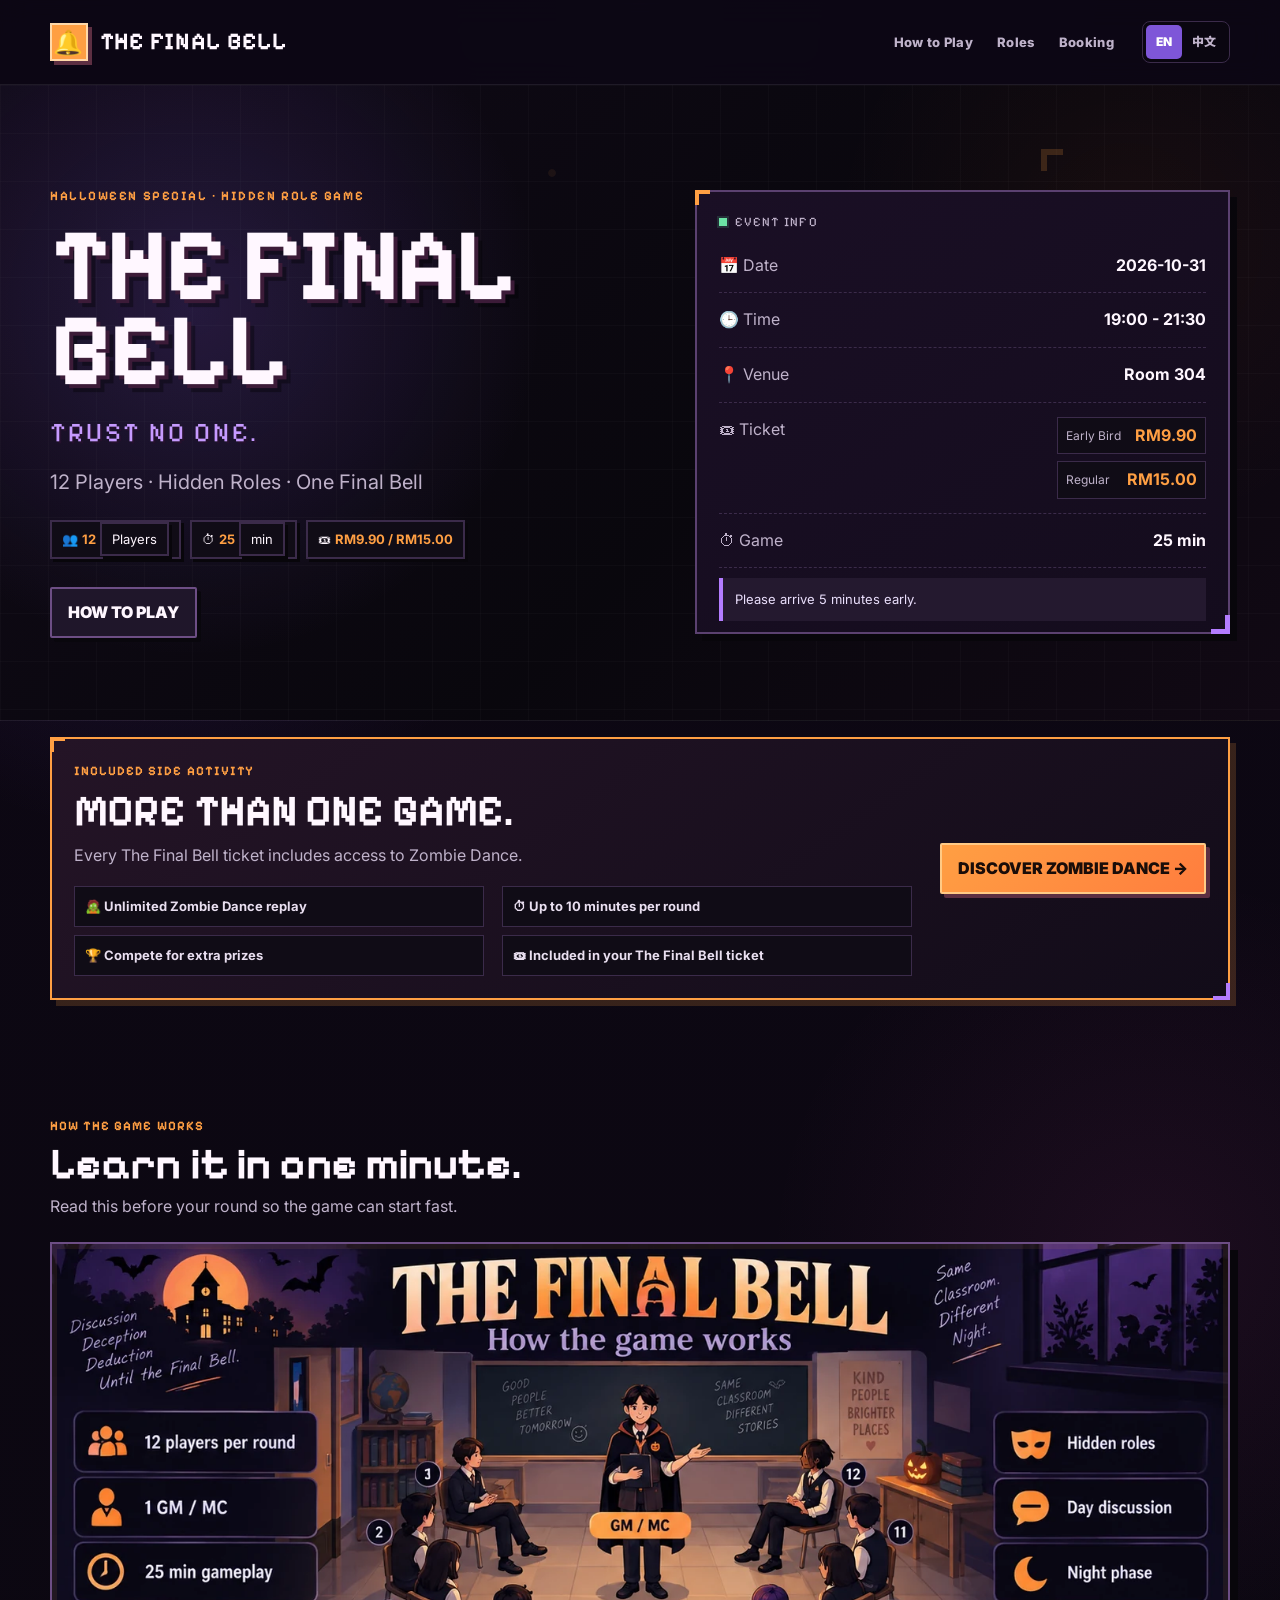
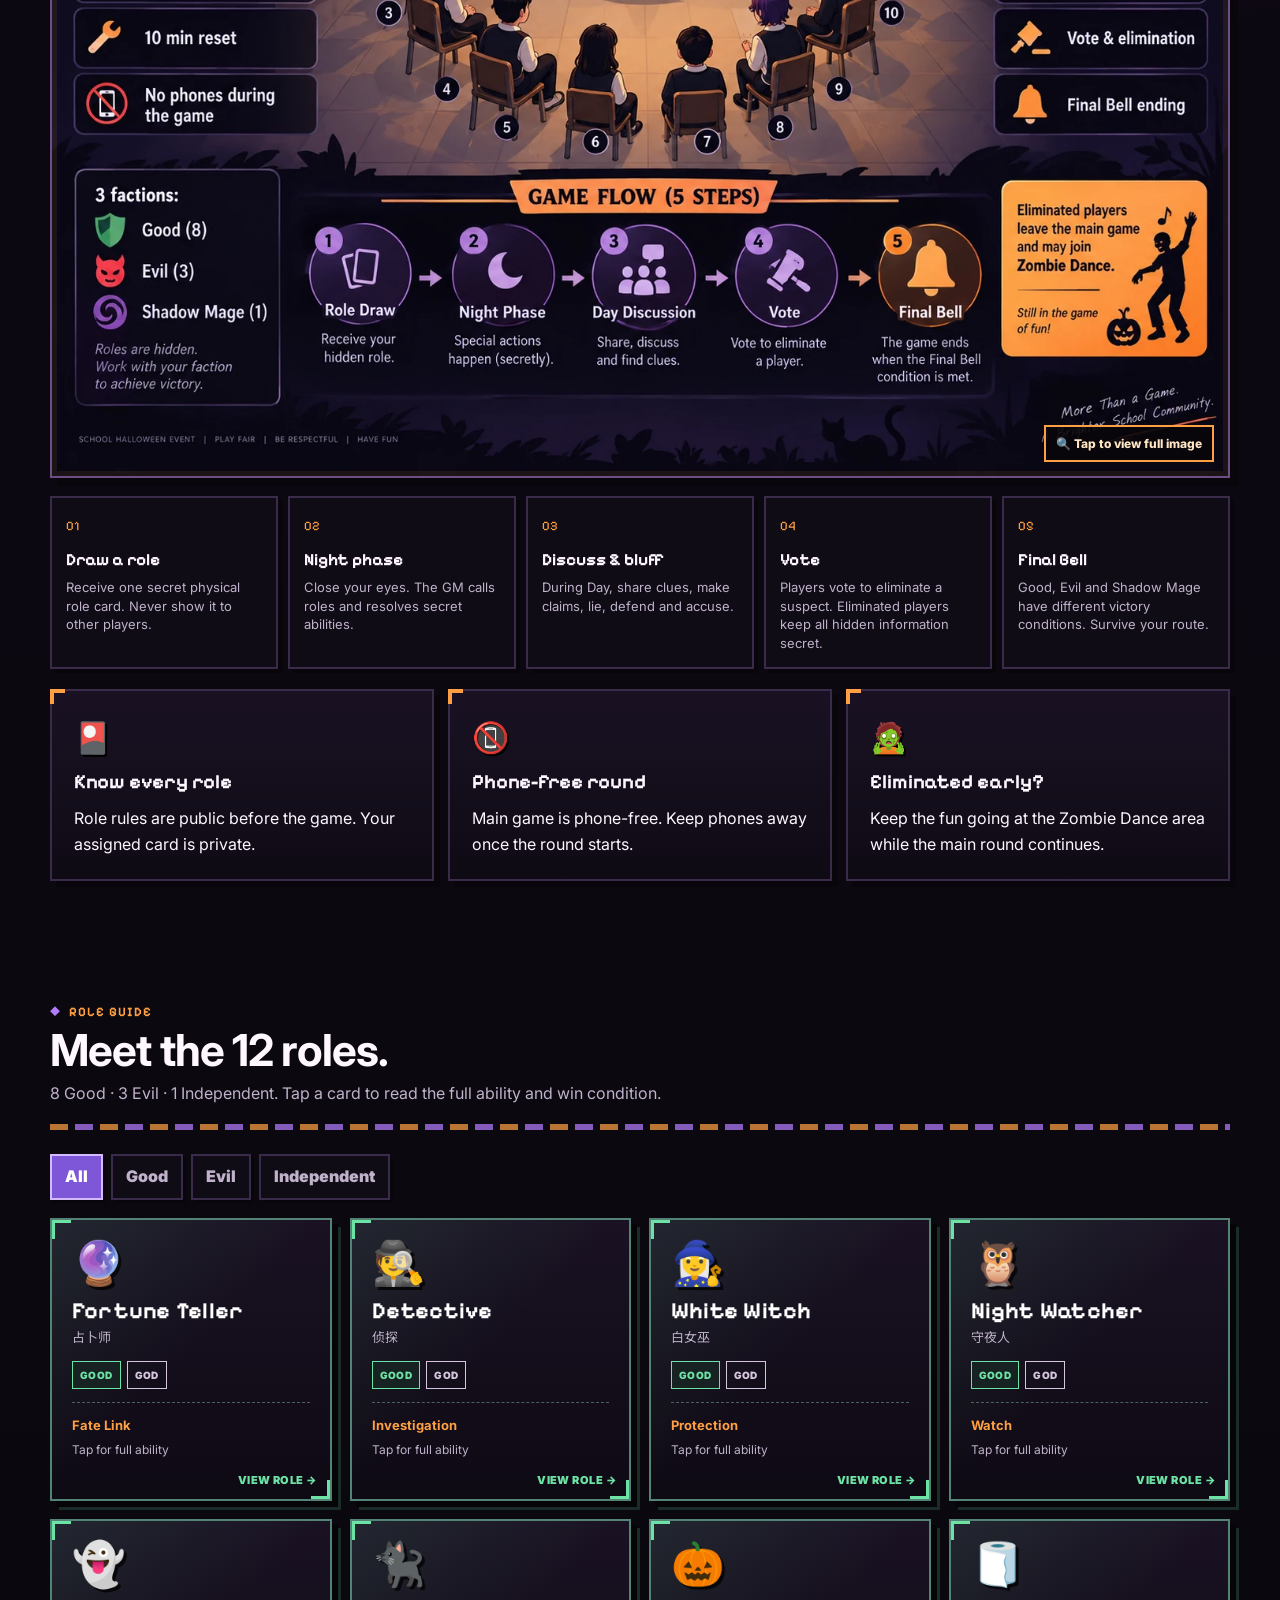
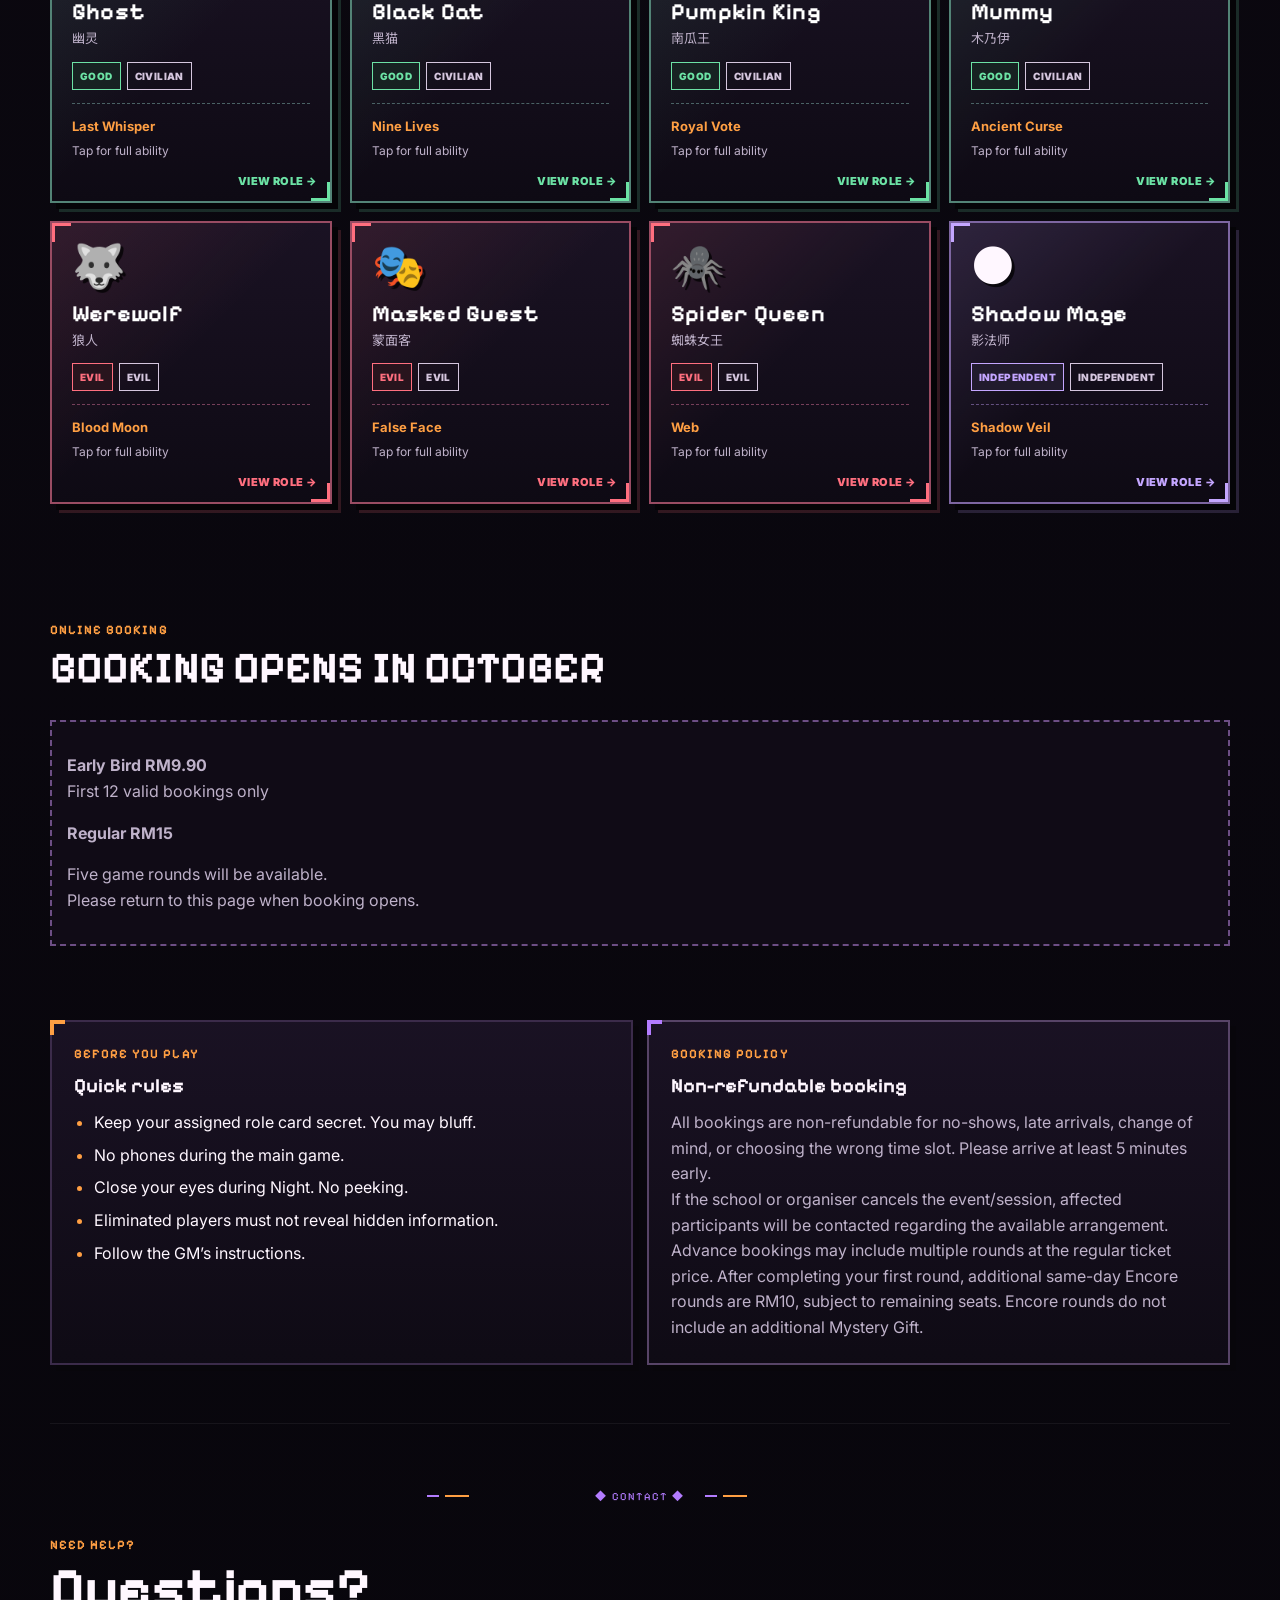
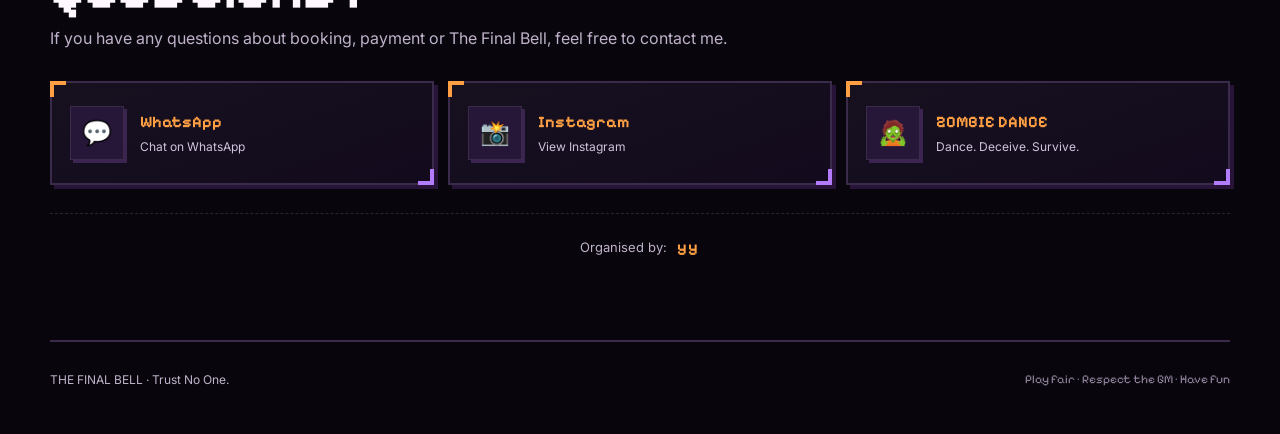
==== index.html @ 1be720ec "Update index.html" ====
<!doctype html>
<html lang="en">
<head>
  <meta charset="utf-8">
  <meta name="viewport" content="width=device-width,initial-scale=1">
  <meta name="theme-color" content="#0b0810">
  <title>THE FINAL BELL</title>
  <link rel="stylesheet" href="./styles.css?v=20260920-header-hero">
</head>
<body>
  <div class="pixel-noise" aria-hidden="true"></div>
  <header class="site-header">
    <nav class="nav shell" aria-label="Main navigation">
      <a class="brand" href="#top"><span class="brand-icon">🔔</span><span id="brandName">THE FINAL BELL</span></a>
      <div class="nav-right">
        <div class="nav-links">
          <a href="#how" data-i18n="navHow">How to Play</a>
          <a href="#roles" data-i18n="navRoles">Roles</a>
          <a href="#booking" data-i18n="navBooking">Booking</a>
        </div>
        <div class="lang-switch" aria-label="Language">
          <button type="button" class="lang-btn active" data-lang="en" aria-pressed="true">EN</button>
          <button type="button" class="lang-btn" data-lang="zh" aria-pressed="false">中文</button>
        </div>
      </div>
    </nav>
  </header>

  <main class="shell">

    <section class="hero" id="top">
      <div class="hero-copy">
        <div class="eyebrow" data-i18n="heroEyebrow">HALLOWEEN SPECIAL · HIDDEN ROLE GAME</div>
        <h1 id="eventName">THE FINAL BELL</h1>
        <p class="tagline">TRUST NO ONE.</p>
        <p class="lead" id="eventSubtitle">12 Players · Hidden Roles · One Final Bell</p>
        <div class="hero-pills">
          <span>👥 <b>12</b> <span data-i18n="players">Players</span></span>
          <span>⏱ <b id="durationHero">25</b> <span data-i18n="minutes">min</span></span>
          <span>🎟 <b id="ticketHero">RM9.90 / RM15.00</b></span>
        </div>
        <div class="actions">
          <a class="btn primary" href="#booking" data-i18n="bookNow">BOOK A SLOT</a>
          <a class="btn" href="#how" data-i18n="learnGame">HOW TO PLAY</a>
        </div>
      </div>

      <div class="event-card pixel-panel">
        <div class="panel-title"><span class="blink-dot"></span><span data-i18n="eventInfo">EVENT INFO</span></div>
        <div><span data-i18n="dateLabel">📅 Date</span><strong id="eventDate">—</strong></div>
        <div><span data-i18n="timeLabel">🕒 Time</span><strong id="eventTime">—</strong></div>
        <div><span data-i18n="venueLabel">📍 Venue</span><strong id="venue">—</strong></div>
        <div class="ticket-row"><span data-i18n="ticketLabel">🎟 Ticket</span><div id="ticket" class="ticket-prices">
          <div class="ticket-price"><span data-i18n="earlyBirdLabel">Early Bird</span><strong id="earlyBirdAmount">RM9.90</strong></div>
          <div class="ticket-price"><span data-i18n="regularLabel">Regular</span><strong id="regularAmount">RM15.00</strong></div>
        </div></div>
        <div><span data-i18n="gameLabel">⏱ Game</span><strong id="duration">25 min</strong></div>
        <div class="event-note" data-i18n="arriveEarly">Please arrive 5 minutes early.</div>
      </div>
    </section>

    <section class="section compact zombie-package-section" aria-labelledby="zombiePackageTitle">
      <div class="card zombie-package-card">
        <div class="zombie-package-copy">
          <div class="eyebrow" data-i18n="zombiePackageEyebrow">INCLUDED SIDE ACTIVITY</div>
          <h2 id="zombiePackageTitle" data-i18n="zombiePackageTitle">MORE THAN ONE GAME.</h2>
          <p class="muted" data-i18n="zombiePackageText">Every The Final Bell ticket includes access to Zombie Dance.</p>
          <div class="zombie-package-points">
            <span data-i18n="zombiePointReplay">🧟 Unlimited Zombie Dance replay</span>
            <span data-i18n="zombiePointDuration">⏱ Up to 10 minutes per round</span>
            <span data-i18n="zombiePointPrizes">🏆 Compete for extra prizes</span>
            <span data-i18n="zombiePointIncluded">🎟 Included in your The Final Bell ticket</span>
          </div>
        </div>
        <a class="btn primary zombie-package-cta" href="https://yy1717.github.io/the-final-bell/zombie-dance/" target="_blank" rel="noopener noreferrer" data-i18n="zombieDiscover">DISCOVER ZOMBIE DANCE →</a>
      </div>
    </section>

    <section class="section" id="how">
      <div class="section-head">
        <div>
          <div class="eyebrow" data-i18n="howEyebrow">HOW THE GAME WORKS</div>
          <h2 data-i18n="howTitle">Learn it in one minute.</h2>
          <p class="muted" data-i18n="howDesc">Read this before your round so the game can start fast.</p>
        </div>
      </div>

      <button class="game-flow-frame" id="openGameFlow" type="button" aria-label="Open game flow image">
        <img src="./assets/game-flow.webp" id="gameFlowImage" alt="THE FINAL BELL game flow infographic">
        <span class="image-hint" data-i18n="tapImage">🔍 Tap to view full image</span>
      </button>

      <div class="flow-grid">
        <article class="flow-step"><span class="flow-num">01</span><div><h3 data-i18n="flow1Title">Draw a role</h3><p data-i18n="flow1Text">Receive one secret physical role card. Never show it to other players.</p></div></article>
        <article class="flow-step"><span class="flow-num">02</span><div><h3 data-i18n="flow2Title">Night phase</h3><p data-i18n="flow2Text">Close your eyes. The GM calls roles and resolves secret abilities.</p></div></article>
        <article class="flow-step"><span class="flow-num">03</span><div><h3 data-i18n="flow3Title">Discuss & bluff</h3><p data-i18n="flow3Text">During Day, share clues, make claims, lie, defend and accuse.</p></div></article>
        <article class="flow-step"><span class="flow-num">04</span><div><h3 data-i18n="flow4Title">Vote</h3><p data-i18n="flow4Text">Players vote to eliminate a suspect. Eliminated players keep all hidden information secret.</p></div></article>
        <article class="flow-step"><span class="flow-num">05</span><div><h3 data-i18n="flow5Title">Final Bell</h3><p data-i18n="flow5Text">Good, Evil and Shadow Mage have different victory conditions. Survive your route.</p></div></article>
      </div>

      <div class="feature-grid">
        <article class="card icon-card"><div class="big-icon">🎴</div><h3 data-i18n="featureRoleTitle">Know every role</h3><p data-i18n="featureRoleText">Role rules are public before the game. Your assigned card is private.</p></article>
        <article class="card icon-card"><div class="big-icon">📵</div><h3 data-i18n="featurePhoneTitle">Phone-free round</h3><p id="phoneRule">Phones stay away once the round starts.</p></article>
        <article class="card icon-card"><div class="big-icon">🧟</div><h3 data-i18n="featureZombieTitle">Waiting for your round?</h3><p data-i18n="featureZombieText">Zombie Dance is included with your ticket. Join while waiting, between activities, or after elimination. Replay as many times as you like, subject to queue and space.</p></article>
      </div>
    </section>

    <section class="section" id="roles">
      <div class="section-head roles-head">
        <div>
          <div class="eyebrow" data-i18n="roleEyebrow">ROLE GUIDE</div>
          <h2 id="roleTitle" data-i18n="roleTitle">Meet the 12 roles.</h2>
          <p class="muted" data-i18n="roleDesc">8 Good · 3 Evil · 1 Independent. Tap a card to read the full ability and win condition.</p>
        </div>
      </div>
      <div id="roleFilters" class="filters" role="tablist" aria-label="Role factions">
        <button class="chip active" data-filter="ALL" type="button" data-i18n="filterAll">All</button>
        <button class="chip" data-filter="GOOD" type="button" data-i18n="filterGood">Good</button>
        <button class="chip" data-filter="EVIL" type="button" data-i18n="filterEvil">Evil</button>
        <button class="chip" data-filter="INDEPENDENT" type="button" data-i18n="filterIndependent">Independent</button>
      </div>
      <div id="roleGrid" class="role-grid"><div class="notice" data-i18n="loadingRoles">Loading roles…</div></div>
    </section>

    <section class="section booking-section" id="booking">
      <div class="section-head booking-head">
        <div>
          <div class="eyebrow" data-i18n="bookingEyebrow">ONLINE BOOKING</div>
          <h2 data-i18n="bookingTitle">Choose your round.</h2>
          <p class="muted" data-i18n="bookingDesc">A new reservation holds one seat for 15 minutes while you make payment.</p>
        </div>
        <button class="btn small" id="refreshSlots" type="button" data-i18n="refreshSlots">↻ Refresh</button>
      </div>
      <div id="cloudWarning" class="notice warning hidden"></div>
      <div id="bookingPrelaunch" class="notice hidden">
        <p><strong>Early Bird RM9.90</strong><br><span data-i18n="bookingPrelaunchLimit">First 12 valid bookings only</span></p>
        <p><strong>Regular RM15</strong></p>
        <p><span data-i18n="bookingPrelaunchRounds">Five game rounds will be available.</span><br><span data-i18n="bookingPrelaunchReturn">Please return to this page when booking opens.</span></p>
      </div>
      <div id="slotGrid" class="slot-grid"><div class="notice" data-i18n="loadingSlots">Loading slots…</div></div>
    </section>

    <section class="section compact">
      <div class="grid two">
        <div class="card rule-card">
          <div class="eyebrow" data-i18n="rulesEyebrow">BEFORE YOU PLAY</div>
          <h3 data-i18n="rulesTitle">Quick rules</h3>
          <ul class="rules">
            <li data-i18n="rule1">Keep your assigned role card secret. You may bluff.</li>
            <li data-i18n="rule2">No phones during the main game.</li>
            <li data-i18n="rule3">Close your eyes during Night. No peeking.</li>
            <li data-i18n="rule4">Eliminated players must not reveal hidden information.</li>
            <li data-i18n="rule5">Follow the GM’s instructions.</li>
          </ul>
        </div>
        <div class="card policy-card">
          <div class="eyebrow" data-i18n="policyEyebrow">BOOKING POLICY</div>
          <h3 data-i18n="policyTitle">Non-refundable booking</h3>
          <p class="muted" data-i18n="policyText">All bookings are non-refundable for no-shows, late arrivals, change of mind, or choosing the wrong time slot. Please arrive at least 5 minutes early.</p>
          <p class="small muted" data-i18n="policyException">If the school or organiser cancels the event/session, affected participants will be contacted regarding the available arrangement.</p>
          <p class="muted" data-i18n="policyEncore">Advance bookings may include multiple rounds at the regular ticket price. After completing your first round, additional same-day Encore rounds are RM10, subject to remaining seats.</p>
          <p class="muted" id="contact"></p>
        </div>
      </div>
    </section>

    <section class="section help-section pixel-zone" aria-labelledby="helpTitle">
      <div class="pixel-divider"><span>◆ CONTACT ◆</span></div>
      <div class="section-head help-head">
        <div>
          <div class="eyebrow" data-i18n="helpEyebrow">NEED HELP?</div>
          <h2 id="helpTitle" data-i18n="helpTitle">Questions?</h2>
          <p class="muted" data-i18n="helpText">If you have any questions about booking, payment or The Final Bell, feel free to contact me.</p>
        </div>
      </div>
      <div class="contact-grid">
        <a class="contact-card" href="https://wa.me/60149740922?text=Hi%20I%20have%20a%20question%20about%20The%20Final%20Bell" target="_blank" rel="noopener noreferrer">
          <span class="contact-icon" aria-hidden="true">💬</span>
          <span><strong>WhatsApp</strong><small data-i18n="whatsappHint">Chat on WhatsApp</small></span>
        </a>
        <a class="contact-card" href="https://instagram.com/yuyu17___" target="_blank" rel="noopener noreferrer">
          <span class="contact-icon" aria-hidden="true">📸</span>
          <span><strong>Instagram</strong><small data-i18n="instagramHint">View Instagram</small></span>
        </a>
        <a class="contact-card" href="https://yy1717.github.io/the-final-bell/zombie-dance/" target="_blank" rel="noopener noreferrer">
          <span class="contact-icon" aria-hidden="true">🧟</span>
          <span><strong>ZOMBIE DANCE</strong><small data-i18n="zombieMiniTagline">Dance. Deceive. Survive.</small></span>
        </a>
      </div>
      <div class="organised-by"><span data-i18n="organisedBy">Organised by:</span><b>yy</b></div>
    </section>

    <footer><span>THE FINAL BELL · Trust No One.</span><span class="footer-note" data-i18n="footerNote">Play fair · Respect the GM · Have fun</span></footer>
  </main>

  <dialog id="roleDialog" class="dialog role-dialog">
    <div class="dialog-card role-detail-card">
      <button class="close" id="closeRole" type="button" aria-label="Close">×</button>
      <div id="roleDialogContent"></div>
    </div>
  </dialog>

  <dialog id="gameFlowDialog" class="dialog image-dialog">
    <div class="image-dialog-card">
      <button class="close image-close" id="closeGameFlow" type="button" aria-label="Close">×</button>
      <img src="./assets/game-flow.webp" alt="THE FINAL BELL game flow infographic">
    </div>
  </dialog>

  <dialog id="reserveDialog" class="dialog">
    <div class="dialog-card">
      <button class="close" id="closeReserve" type="button" aria-label="Close">×</button>
      <div class="eyebrow" data-i18n="reserveStep">STEP 1 · RESERVE</div>
      <h2 id="reserveTitle">Reserve a seat</h2>
      <form id="reserveForm">
        <input type="hidden" id="slotId">
        <label><span data-i18n="nameLabel">Name / Nickname</span><input id="name" required maxlength="80" autocomplete="name"></label>
        <label><span data-i18n="contactLabel">WhatsApp / Contact</span><input id="contactInput" maxlength="120" autocomplete="tel" data-i18n-placeholder="contactPlaceholder" placeholder="Recommended for booking updates"></label>
        <label class="policy-check"><input type="checkbox" id="refundAgree"> <span data-i18n="refundAgree">I understand that my booking is non-refundable, including no-shows and late arrivals.</span></label>
        <p class="small muted" data-i18n="bookingReminder">Early Bird RM9.90 · Regular RM15.00 · Non-refundable · Please arrive 5 minutes early</p>
        <button class="btn primary full" id="reserveBtn" type="submit" data-i18n="reserveButton">Reserve for 15 minutes</button>
        <p class="form-msg" id="reserveMsg"></p>
      </form>
    </div>
  </dialog>

  <dialog id="paymentDialog" class="dialog">
    <div class="dialog-card">
      <button class="close" id="closePayment" type="button" aria-label="Close">×</button>
      <div class="eyebrow" data-i18n="paymentStep">STEP 2 · PAYMENT</div>
      <h2 data-i18n="seatReserved">Seat reserved</h2>
      <div class="booking-ref"><span data-i18n="bookingReference">Booking reference</span><strong id="bookingRef">—</strong></div>
      <div class="hold"><span data-i18n="reservationHold">Reservation hold</span><strong id="holdTimer">15:00</strong></div>
      <div id="paymentQrWrap" class="payment-qr"></div>
      <div class="payment-info"><div><span data-i18n="amountLabel">Amount</span><strong id="amountDue">RM9.90</strong></div><div><span data-i18n="recipientLabel">Recipient</span><strong id="recipient">Check before paying</strong></div></div>
      <p class="warning-text" data-i18n="paymentWarning">Always verify the recipient name in your banking app before confirming payment.</p>
      <p class="muted" id="paymentNote"></p>
      <label><span data-i18n="paymentRefLabel">Payment / transaction reference *</span><input id="paymentRef" maxlength="120" required data-i18n-placeholder="paymentRefPlaceholder" placeholder="Enter the reference shown in your banking app"></label>
      <p class="small muted" data-i18n="paymentRefHelp">After making payment, enter the transaction reference shown in your banking app.</p>
      <button class="btn primary full" id="markPaid" type="button" data-i18n="iPaid">I have paid</button>
      <button class="btn full" id="cancelHold" type="button" data-i18n="cancelReservation">Cancel reservation</button>
      <p class="form-msg" id="paymentMsg"></p>
    </div>
  </dialog>

  <dialog id="statusDialog" class="dialog">
    <div class="dialog-card">
      <button class="close" id="closeStatus" type="button" aria-label="Close">×</button>
      <div class="eyebrow" data-i18n="statusEyebrow">BOOKING STATUS</div>
      <h2 id="statusTitle">Booking saved</h2>
      <div class="status-box" id="statusBox"></div>
      <button class="btn primary full hidden" id="leaveFeedback" type="button" data-i18n="leaveFeedback">Leave Feedback</button>
      <div class="notice good hidden" id="feedbackDone" data-i18n="feedbackThanks">Feedback submitted ✓ Thank you!</div>
      <button class="btn full" id="checkAgain" type="button" data-i18n="checkAgain">Check status again</button>
    </div>
  </dialog>

  <dialog id="feedbackDialog" class="dialog">
    <div class="dialog-card feedback-card">
      <button class="close" id="closeFeedback" type="button" aria-label="Close">×</button>
      <div class="eyebrow" data-i18n="feedbackEyebrow">AFTER THE GAME</div>
      <h2 data-i18n="feedbackTitle">How was the round?</h2>
      <p class="muted" data-i18n="feedbackDesc">Your feedback helps improve the next session. One response per verified booking.</p>
      <form id="feedbackForm">
        <div class="field-block">
          <label data-i18n="overallFun">Overall fun *</label>
          <div class="rating-row" id="ratingBtns"></div>
          <input type="hidden" id="feedbackRating">
        </div>
        <div class="feedback-grid">
          <label><span data-i18n="difficultyLabel">Difficulty</span><select id="feedbackDifficulty"><option value="Too easy" data-i18n="tooEasy">Too easy</option><option value="Just right" selected data-i18n="justRight">Just right</option><option value="Too hard" data-i18n="tooHard">Too hard</option></select></label>
          <label><span data-i18n="durationLabel">25-minute duration</span><select id="feedbackDuration"><option value="Too short" data-i18n="tooShort">Too short</option><option value="Just right" selected data-i18n="justRight">Just right</option><option value="Too long" data-i18n="tooLong">Too long</option></select></label>
          <label><span data-i18n="favoriteRoleLabel">Favourite role</span><select id="feedbackFavorite"><option value="" data-i18n="chooseOne">Choose one</option></select></label>
          <label><span data-i18n="payAgainLabel">Would you play another round for RM10?</span><select id="feedbackPayAgain"><option value="Yes" data-i18n="yes">Yes</option><option value="Maybe" data-i18n="maybe">Maybe</option><option value="No" data-i18n="no">No</option></select></label>
        </div>
        <label><span data-i18n="commentLabel">Comment / suggestion</span><textarea id="feedbackComment" maxlength="500" data-i18n-placeholder="commentPlaceholder" placeholder="What was fun? What was confusing?"></textarea></label>
        <button class="btn primary full" id="feedbackSubmit" type="submit" data-i18n="submitFeedback">Submit Feedback</button>
        <p class="form-msg" id="feedbackMsg"></p>
      </form>
    </div>
  </dialog>

  <div id="toast" class="toast hidden"></div>
  <script src="./config.js?v=20260917-booking-toggle"></script>
  <script src="./app.js?v=20260920-zombie-package"></script>
</body>
</html>
---- styles.css ----
@import url('https://fonts.googleapis.com/css2?family=Inter:wght@400;500;600;700;800&family=Noto+Sans+SC:wght@400;500;600;700;800&family=Pixelify+Sans:wght@500;600;700&display=swap');

:root{
  --bg:#09070d;
  --bg2:#110b17;
  --panel:#16101f;
  --panel2:#1f162a;
  --panel3:#100c16;
  --text:#fff7ff;
  --muted:#bfb2ca;
  --line:#3b2b4a;
  --line2:#6d4e85;
  --orange:#ff9f43;
  --orange2:#ff6f3c;
  --purple:#b37cff;
  --purple2:#7e56d8;
  --good:#6ce2a5;
  --evil:#ff6f7f;
  --shadow:#c4a6ff;
  --yellow:#ffd67a;
  --ink:#140b16;
  --pixel:4px;
  --body:Inter,"Noto Sans SC",system-ui,-apple-system,"Segoe UI",sans-serif;
  --display:"Pixelify Sans","Noto Sans SC",ui-monospace,monospace;
}
*{box-sizing:border-box}
html{scroll-behavior:smooth}
/* Readable operational values; decorative headings keep the pixel font. */
#roleTitle,
.hero-pills b,
#eventSubtitle,
#eventDate,
#eventTime,
#earlyBirdAmount,
#regularAmount,
#duration,
#slotGrid .slot h3,
#slotGrid .seats,
#slotGrid .price,
#reserveTitle,
#bookingRef,
#holdTimer,
#amountDue,
#paymentRef,
#contactInput,
#recipient,
#statusBox{font-family:Inter,Arial,"Noto Sans SC",sans-serif}
body{margin:0;min-height:100vh;background:
  radial-gradient(circle at 12% 8%,rgba(140,82,255,.16),transparent 26rem),
  radial-gradient(circle at 90% 24%,rgba(231,78,184,.08),transparent 24rem),
  linear-gradient(180deg,#0d0714 0%,#0b0810 48%,#08060c 100%);
  color:var(--text);font:16px/1.6 var(--body);overflow-x:hidden}
body::before{content:"";position:fixed;inset:0;pointer-events:none;opacity:.22;background:
  linear-gradient(var(--purple),var(--purple)) 5% 18%/18px 3px no-repeat,
  linear-gradient(var(--purple),var(--purple)) 5% 18%/3px 18px no-repeat,
  linear-gradient(var(--orange),var(--orange)) 94% 72%/22px 3px no-repeat,
  linear-gradient(var(--orange),var(--orange)) 94% 72%/3px 22px no-repeat}
.pixel-noise{position:fixed;inset:0;pointer-events:none;z-index:-1;background:radial-gradient(circle at 50% 0%,rgba(179,124,255,.045),transparent 48%)}
button,input,select,textarea{font:inherit}
button{touch-action:manipulation}
.shell{width:min(1180px,calc(100% - 32px));margin:auto}
.site-header{width:100%;position:sticky;top:0;z-index:30;border-bottom:1px solid rgba(255,255,255,.08);background:rgba(13,7,20,.9);backdrop-filter:blur(14px)}
.nav{height:84px;display:flex;align-items:center;justify-content:space-between;gap:24px}
.brand{display:flex;gap:12px;align-items:center;color:var(--text);font-family:var(--display);font-size:24px;font-weight:700;text-decoration:none;letter-spacing:.045em;white-space:nowrap}
.brand-icon{display:grid;place-items:center;width:38px;height:38px;background:var(--orange);color:var(--ink);box-shadow:4px 4px 0 #5d2f42;border:2px solid #ffd9a9}
.nav-right{display:flex;align-items:center;gap:28px}.nav-links{display:flex;align-items:center;gap:24px}.nav-links a{color:var(--muted);text-decoration:none;font-size:13px;font-weight:800;letter-spacing:.025em}.nav-links a:hover{color:var(--orange)}
.lang-switch{display:flex;border:1px solid var(--line);border-radius:8px;background:#0a0610;padding:3px}.lang-btn{border:0;border-radius:5px;background:transparent;color:var(--muted);padding:7px 10px;cursor:pointer;font-size:12px;font-weight:900}.lang-btn.active{background:var(--purple2);color:#fff}
.hero{display:grid;grid-template-columns:1.3fr .7fr;gap:42px;padding:74px 0 52px;align-items:center;min-height:620px}.hero-copy{position:relative}.hero-copy::after{content:"";position:absolute;width:120px;height:120px;right:5%;top:-16%;background:radial-gradient(circle,var(--orange) 0 4%,transparent 5% 100%);opacity:.07;transform:rotate(45deg);pointer-events:none}
.eyebrow{font-family:var(--display);letter-spacing:.08em;color:var(--orange);font-size:13px;font-weight:700;text-transform:uppercase}.hero h1{font-family:var(--display);font-size:clamp(54px,8vw,96px);line-height:.88;margin:15px 0 8px;max-width:900px;letter-spacing:-.03em;text-shadow:4px 4px 0 #3c1b38,8px 8px 0 rgba(0,0,0,.35)}.tagline{font-family:var(--display);font-size:18px;color:var(--purple);margin:0 0 12px;letter-spacing:.1em}.lead{font-size:20px;color:var(--muted);max-width:680px;margin:0}.hero-pills{display:flex;gap:9px;flex-wrap:wrap;margin-top:22px}.hero-pills span{border:2px solid var(--line);background:var(--panel3);padding:7px 10px;font-size:13px;box-shadow:3px 3px 0 #08060b}.hero-pills b{color:var(--orange)}
.actions{display:flex;gap:12px;flex-wrap:wrap;margin-top:28px}.btn{border:2px solid var(--line2);background:var(--panel2);color:var(--text);border-radius:2px;padding:11px 16px;font-weight:900;text-decoration:none;cursor:pointer;box-shadow:4px 4px 0 #09070d;transition:transform .13s ease,box-shadow .13s ease,border-color .13s ease,filter .13s ease}.btn:hover:not(:disabled){transform:translate(-2px,-2px);box-shadow:6px 6px 0 #09070d;border-color:var(--purple)}.btn:active:not(:disabled){transform:translate(1px,1px);box-shadow:2px 2px 0 #09070d}.btn:disabled{opacity:.55;cursor:not-allowed}.btn.primary{background:linear-gradient(135deg,var(--orange),#ff7d3e);border-color:#ffca85;color:#1a0d09;box-shadow:4px 4px 0 #5d2f42}.btn.primary:hover:not(:disabled){box-shadow:6px 6px 0 #5d2f42;filter:brightness(1.05)}.btn.small{padding:8px 12px;font-size:13px}.btn.full{width:100%;margin-top:10px}
.pixel-panel,.event-card,.card,.slot,.dialog-card{background:linear-gradient(180deg,rgba(26,18,36,.98),rgba(15,11,21,.98));border:2px solid var(--line);box-shadow:6px 6px 0 #08060b;position:relative}.pixel-panel::before,.card::before,.slot::before,.dialog-card::before{content:"";position:absolute;left:-2px;top:-2px;width:11px;height:11px;border-left:4px solid var(--orange);border-top:4px solid var(--orange);pointer-events:none}.event-card{padding:11px 22px}.panel-title{font-family:var(--display);color:var(--orange);font-size:13px;letter-spacing:.08em;padding:9px 0 6px!important}.blink-dot{width:8px;height:8px;background:var(--good);box-shadow:0 0 0 2px rgba(108,226,165,.15);display:inline-block;margin-right:8px;animation:blink 1.5s steps(1) infinite}.event-card>div:not(.panel-title):not(.event-note){display:flex;justify-content:space-between;gap:15px;padding:14px 0;border-bottom:1px dashed var(--line)}.event-card>div:last-of-type{border-bottom:0}.event-card span,.muted{color:var(--muted)}.event-card strong{text-align:right}.event-note{margin-top:10px;padding:11px 12px;background:#24192f;border-left:4px solid var(--purple);color:#eadffc;font-size:13px}
.section{padding:58px 0}.section.compact{padding-top:16px}.section-head{display:flex;justify-content:space-between;gap:20px;align-items:end;margin-bottom:22px}.section h2,.dialog h2{font-family:var(--display);font-size:clamp(31px,4vw,44px);line-height:1.04;margin:5px 0 7px;letter-spacing:-.02em}.section-head p{margin:0}.booking-section{scroll-margin-top:85px}.roles-head{align-items:start}
.game-flow-frame{display:block;width:100%;padding:0;background:#0c0910;border:2px solid var(--line2);box-shadow:8px 8px 0 #08060b;cursor:zoom-in;position:relative;overflow:hidden}.game-flow-frame::before{content:"";position:absolute;inset:0;border:5px solid rgba(255,159,67,.08);z-index:1;pointer-events:none}.game-flow-frame img{display:block;width:100%;height:auto}.image-hint{position:absolute;right:14px;bottom:14px;background:rgba(8,6,11,.9);border:2px solid var(--orange);color:#ffe5c2;padding:7px 10px;font-size:12px;font-weight:800;z-index:2}.game-flow-frame:hover .image-hint{background:var(--orange);color:var(--ink)}
.flow-grid{display:grid;grid-template-columns:repeat(5,1fr);gap:10px;margin-top:18px}.flow-step{background:var(--panel3);border:2px solid var(--line);padding:14px;min-height:148px;box-shadow:4px 4px 0 #08060b}.flow-num{font-family:var(--display);font-size:13px;color:var(--orange)}.flow-step h3{font-family:var(--display);font-size:17px;margin:8px 0 5px}.flow-step p{font-size:13px;color:var(--muted);margin:0;line-height:1.45}
.feature-grid{display:grid;grid-template-columns:repeat(3,1fr);gap:14px;margin-top:20px}.card{padding:22px}.card h3{font-family:var(--display);font-size:20px;margin:5px 0 8px}.card p{margin:0}.icon-card{min-height:175px}.big-icon{font-size:30px;filter:drop-shadow(2px 2px 0 #000)}
.filters{display:flex;gap:8px;flex-wrap:wrap;margin:10px 0 18px}.chip{border:2px solid var(--line);background:var(--panel3);color:var(--muted);border-radius:0;padding:8px 13px;cursor:pointer;font-weight:900;box-shadow:3px 3px 0 #08060b}.chip:hover{color:var(--text);border-color:var(--purple)}.chip.active{background:var(--purple2);color:#fff;border-color:#d4baff}
.role-grid{display:grid;grid-template-columns:repeat(4,1fr);gap:14px}.role{appearance:none;text-align:left;color:inherit;padding:18px;background:linear-gradient(180deg,#181120,#100c16);border:2px solid var(--line);box-shadow:5px 5px 0 #070509;cursor:pointer;min-height:194px;position:relative;transition:transform .12s ease,border-color .12s ease,box-shadow .12s ease}.role:hover{transform:translate(-2px,-2px);box-shadow:7px 7px 0 #070509;border-color:var(--purple)}.role.GOOD:hover{border-color:var(--good)}.role.EVIL:hover{border-color:var(--evil)}.role.INDEPENDENT:hover{border-color:var(--shadow)}.role-emoji{font-size:31px;display:block;margin-bottom:11px}.role-name{font-family:var(--display);font-size:20px;line-height:1.05;margin:0}.role-subname{font-size:12px;color:var(--muted);margin-top:4px}.role-meta{display:flex;gap:6px;flex-wrap:wrap;margin-top:13px}.faction,.role-type{font-size:10px;font-weight:900;padding:5px 7px;border:1px solid currentColor;letter-spacing:.04em}.faction.GOOD{color:var(--good)}.faction.EVIL{color:var(--evil)}.faction.INDEPENDENT{color:var(--shadow)}.role-type{color:#d5c6de}.role-ability{margin-top:13px}.role-ability strong{display:block;color:var(--orange);font-size:13px}.role-ability span{font-size:12px;color:var(--muted)}.role-more{position:absolute;right:12px;bottom:10px;font-size:11px;color:var(--purple)}
.slot-grid{display:grid;grid-template-columns:repeat(2,1fr);gap:14px}.slot{padding:20px;display:flex;align-items:center;justify-content:space-between;gap:18px}.slot h3{font-family:var(--display);font-size:26px;margin:3px 0 6px}.slot .seats{font-weight:900;color:var(--good)}.slot.full{opacity:.62}.slot .price{font-size:13px;color:var(--muted)}.slot-status{display:inline-flex;align-items:center;gap:6px}.slot-status::before{content:"";width:8px;height:8px;background:var(--good);box-shadow:0 0 0 2px rgba(108,226,165,.15)}.slot.full .slot-status::before{background:var(--evil)}
.notice{border:2px dashed var(--line2);padding:15px;color:var(--muted);background:rgba(20,14,28,.65)}.notice.warning{border-color:#9e7135;color:#ffdba1;background:#2a1d0d}.notice.good{border-color:#2e7651;color:#bff5d6;background:#102519}.hidden{display:none!important}.grid.two{display:grid;grid-template-columns:1fr 1fr;gap:14px}.rules{margin:0;padding-left:20px}.rules li{margin:7px 0}.rule-card li::marker{color:var(--orange)}.policy-card{border-color:#574467}.policy-card::before{border-color:var(--purple)}
footer{display:flex;justify-content:space-between;gap:12px;color:var(--muted);border-top:2px solid var(--line);padding:28px 0 45px;font-size:12px}.footer-note{font-family:var(--display);color:#8d7f99}
.dialog{border:0;background:transparent;padding:0;width:min(540px,calc(100% - 24px));color:var(--text);overflow:visible}.dialog::backdrop{background:rgba(3,2,5,.86);backdrop-filter:blur(5px)}.dialog-card{position:relative;padding:26px;max-height:88vh;overflow:auto}.close{position:absolute;right:11px;top:8px;width:38px;height:38px;border:2px solid var(--line);background:#130e19;color:var(--muted);font-family:var(--display);font-size:25px;line-height:1;cursor:pointer;z-index:3}.close:hover{color:#fff;border-color:var(--orange);background:#2a1820}.dialog label{display:grid;gap:6px;margin:13px 0;color:var(--muted);font-size:14px}.dialog input,.dialog select,.dialog textarea{width:100%;padding:12px 13px;border:2px solid var(--line);border-radius:0;background:#0e0a13;color:var(--text);font-size:16px;outline:none}.dialog input:focus,.dialog select:focus,.dialog textarea:focus{border-color:var(--purple);box-shadow:0 0 0 2px rgba(179,124,255,.1)}.form-msg{min-height:24px;color:#ffd18e}.booking-ref,.hold,.payment-info>div{display:flex;justify-content:space-between;gap:12px;border-bottom:1px dashed var(--line);padding:12px 0}.payment-qr{text-align:center;margin:18px 0}.payment-qr img{width:min(260px,80%);background:white;padding:10px;border:2px solid #fff;box-shadow:5px 5px 0 #08060b}.payment-info{display:grid;grid-template-columns:1fr 1fr;gap:12px}.payment-info>div{display:grid;border:2px solid var(--line);padding:12px}.payment-info span,.booking-ref span,.hold span{color:var(--muted)}.warning-text{color:#ffd18e;font-size:13px}.status-box{border:2px solid var(--line);padding:16px;margin:18px 0;background:#0f0b15}.toast{position:fixed;right:20px;bottom:20px;background:#251a31;border:2px solid #76598a;padding:13px 16px;z-index:100;box-shadow:4px 4px 0 #08060b}.toast.error{border-color:#a84959}.toast.good{border-color:#3d8b65}
.policy-check{display:flex!important;gap:10px;align-items:flex-start;margin:14px 0;padding:12px;border:2px solid var(--line);background:#110d18}.policy-check input{width:18px!important;height:18px;margin-top:3px;flex:0 0 auto}.feedback-grid{display:grid;grid-template-columns:1fr 1fr;gap:12px}.field-block{margin:12px 0}.rating-row{display:flex;gap:7px;flex-wrap:wrap;margin-top:7px}.rating-btn{padding:8px 10px}.feedback-card textarea{min-height:110px;resize:vertical}.feedback-card select,.feedback-card textarea{width:100%}
.role-detail-card{overflow:visible}.role-detail-top{display:grid;grid-template-columns:70px 1fr;gap:14px;align-items:center;margin-bottom:18px}.role-detail-emoji{font-size:50px;text-align:center;background:#0f0b15;border:2px solid var(--line);padding:8px}.role-detail-name{font-family:var(--display);font-size:30px;line-height:1;margin:0}.role-detail-sub{color:var(--muted);font-size:13px;margin-top:4px}.role-detail-section{border-top:2px dashed var(--line);padding-top:14px;margin-top:14px}.role-detail-section h4{font-family:var(--display);color:var(--orange);font-size:14px;margin:0 0 6px}.role-detail-section p{margin:0;color:#eee5f3}.role-dialog.GOOD .dialog-card{border-color:#315f49}.role-dialog.EVIL .dialog-card{border-color:#6e3541}.role-dialog.INDEPENDENT .dialog-card{border-color:#5e4a86}
.image-dialog{width:min(1200px,calc(100% - 24px))}.image-dialog-card{position:relative;background:#050407;border:2px solid var(--line2);box-shadow:8px 8px 0 #000;padding:8px;max-height:94vh;overflow:auto}.image-dialog-card img{display:block;width:100%;height:auto}.image-close{position:fixed;right:max(18px,calc((100vw - 1200px)/2 + 15px));top:18px;background:#160f1f}
@keyframes blink{0%,48%{opacity:1}49%,100%{opacity:.25}}
@media(max-width:980px){.role-grid{grid-template-columns:repeat(3,1fr)}.flow-grid{grid-template-columns:repeat(3,1fr)}.hero{grid-template-columns:1fr .85fr;gap:25px}}
@media(max-width:800px){.shell{width:min(100% - 24px,1160px)}.nav{height:68px}.nav-links{display:none}.hero{grid-template-columns:1fr;padding:48px 0 38px;min-height:auto}.event-card{max-width:none}.feature-grid{grid-template-columns:1fr}.role-grid{grid-template-columns:repeat(2,1fr)}.flow-grid{grid-template-columns:repeat(2,1fr)}.slot-grid{grid-template-columns:1fr}.section-head{align-items:flex-start}.grid.two{grid-template-columns:1fr}.game-flow-frame{box-shadow:5px 5px 0 #08060b}}
@media(max-width:540px){.shell{width:min(100% - 18px,1160px)}.brand{font-size:17px}.brand-icon{width:29px;height:29px}.lang-btn{padding:6px 8px}.hero h1{font-size:52px}.tagline{font-size:15px}.lead{font-size:17px}.hero-pills span{font-size:11px}.section{padding:42px 0}.section h2{font-size:31px}.role-grid{grid-template-columns:1fr 1fr;gap:9px}.role{padding:13px;min-height:182px}.role-name{font-size:17px}.role-emoji{font-size:26px}.flow-grid{grid-template-columns:1fr}.flow-step{min-height:auto;display:grid;grid-template-columns:40px 1fr;gap:8px}.slot{align-items:flex-start;flex-direction:column}.slot .btn{width:100%}.payment-info{grid-template-columns:1fr}.feedback-grid{grid-template-columns:1fr}.rating-btn{font-size:.84rem;padding:7px 8px}.image-hint{right:8px;bottom:8px;font-size:10px}.game-flow-frame img{min-height:220px;object-fit:cover;object-position:center}.role-detail-top{grid-template-columns:55px 1fr}.role-detail-emoji{font-size:36px}.role-detail-name{font-size:24px}footer{flex-direction:column}}
@media(prefers-reduced-motion:reduce){*{scroll-behavior:auto!important;animation:none!important;transition:none!important}}

/* Targeted Public Page ticket and contact refinements. */
/* Slot interaction states use the existing palette and card geometry. */
#slotGrid .slot:not(.full){cursor:pointer}
#slotGrid .slot.full,#slotGrid .slot.full .btn{cursor:not-allowed}
#slotGrid .slot.is-selected{border-color:var(--purple)}
.ticket-row{align-items:flex-start}.ticket-prices{display:grid;gap:7px}.ticket-price{display:flex;align-items:center;justify-content:space-between;gap:14px;padding:5px 8px;background:var(--panel3);border:1px solid var(--line)}.ticket-price span{font-size:12px}.ticket-price strong{white-space:nowrap;color:var(--orange)}
.help-section{padding:74px 0;border-top:1px solid rgba(255,255,255,.06)}.help-head{margin-bottom:30px}.help-head h2{font-size:clamp(34px,4.5vw,58px);margin-top:3px}.help-head p{max-width:720px}.pixel-zone{position:relative}.pixel-divider{display:flex;align-items:center;justify-content:center;margin:-10px 0 30px;color:var(--purple);letter-spacing:.18em;font-family:var(--display);font-size:11px}.pixel-divider::before,.pixel-divider::after{content:"";height:2px;flex:1;max-width:160px;margin:0 14px;background:linear-gradient(90deg,transparent 0 6px,var(--purple) 6px 18px,transparent 18px 24px,var(--orange) 24px 48px,transparent 48px)}
.contact-grid{display:grid;grid-template-columns:repeat(3,minmax(0,1fr));gap:14px}.contact-card{display:flex;align-items:center;gap:16px;min-height:104px;padding:18px;color:var(--text);text-decoration:none;position:relative;border:2px solid var(--line);background:linear-gradient(160deg,var(--panel),#130b1d);box-shadow:4px 4px 0 rgba(81,39,112,.45);transition:transform .12s ease,border-color .12s ease,box-shadow .12s ease}.contact-card::before{content:"";position:absolute;left:-2px;top:-2px;width:12px;height:12px;border-left:4px solid var(--orange);border-top:4px solid var(--orange)}.contact-card::after{content:"";position:absolute;right:-2px;bottom:-2px;width:12px;height:12px;border-right:4px solid var(--purple);border-bottom:4px solid var(--purple)}.contact-card:hover,.contact-card:focus-visible{transform:translate(-2px,-2px);border-color:var(--orange);box-shadow:7px 7px 0 rgba(255,156,57,.2);outline:none}.contact-icon{width:54px;height:54px;flex:0 0 54px;display:grid;place-items:center;background:#261637;border:1px solid var(--line);box-shadow:3px 3px 0 #3b2450;font-size:24px}.contact-card strong{display:block;font-family:var(--display);color:var(--orange);font-size:16px;line-height:1.25}.contact-card small{display:block;margin-top:6px;color:#d1c3dc;font-size:12px;line-height:1.45}
.zombie-package-section{padding-top:8px}.zombie-package-card{display:grid;grid-template-columns:minmax(0,1fr) auto;align-items:center;gap:28px;border-color:var(--orange);background:linear-gradient(145deg,#241426,#120c19);box-shadow:6px 6px 0 rgba(255,159,67,.18)}.zombie-package-card::after{content:"";position:absolute;right:-2px;bottom:-2px;width:13px;height:13px;border-right:4px solid var(--purple);border-bottom:4px solid var(--purple)}.zombie-package-card h2{margin:7px 0 8px}.zombie-package-card p{max-width:680px}.zombie-package-points{display:grid;grid-template-columns:repeat(2,minmax(0,1fr));gap:8px 18px;margin-top:18px}.zombie-package-points span{padding:9px 10px;border:1px solid var(--line);background:var(--panel3);color:#e9dff0;font-size:13px;font-weight:700}.zombie-package-cta{white-space:nowrap;align-self:center}
.organised-by{display:flex;justify-content:center;align-items:center;gap:10px;margin-top:28px;padding:20px 0 6px;border-top:1px dashed rgba(255,255,255,.13);color:var(--muted);font-size:13px}.organised-by b{font-family:var(--display);color:var(--orange);font-size:16px;letter-spacing:.08em}
@media(max-width:900px){.contact-grid{grid-template-columns:1fr}}
@media(max-width:800px){.zombie-package-card{grid-template-columns:1fr}.zombie-package-cta{justify-self:start}}
@media(max-width:540px){.zombie-package-points{grid-template-columns:1fr}.zombie-package-cta{width:100%;text-align:center}.pixel-divider{font-size:9px;letter-spacing:.08em}.pixel-divider::before,.pixel-divider::after{margin:0 8px}.contact-card{min-height:94px;padding:15px}.contact-icon{width:48px;height:48px;flex-basis:48px}}

/* Immersive Final Bell hero; content remains inside the existing shell. */
.hero{position:relative;isolation:isolate;grid-template-columns:1.05fr .95fr;gap:54px;min-height:calc(80vh - 84px);padding:76px 0 58px}
.hero::before{content:"";position:absolute;z-index:-2;top:0;bottom:0;left:50%;width:100vw;transform:translateX(-50%);background:
  linear-gradient(rgba(255,255,255,.018) 1px,transparent 1px),
  linear-gradient(90deg,rgba(255,255,255,.018) 1px,transparent 1px),
  radial-gradient(circle at 15% 35%,rgba(126,86,216,.21),transparent 30%),
  radial-gradient(circle at 88% 24%,rgba(255,111,60,.055),transparent 24%),
  linear-gradient(135deg,#100a17 0%,#09070d 58%,#110914 100%);background-size:48px 48px,48px 48px,auto,auto,auto;border-bottom:1px solid rgba(255,255,255,.06)}
.hero::after{content:"";position:absolute;z-index:-1;right:3%;top:10%;width:154px;height:154px;opacity:.18;background:
  linear-gradient(var(--orange),var(--orange)) 0 0/22px 6px no-repeat,
  linear-gradient(var(--orange),var(--orange)) 0 0/6px 22px no-repeat,
  linear-gradient(var(--purple),var(--purple)) 100% 100%/28px 6px no-repeat,
  linear-gradient(var(--purple),var(--purple)) 100% 100%/6px 28px no-repeat;pointer-events:none}
.hero .eyebrow{margin-bottom:12px;letter-spacing:.12em}.hero h1{font-size:clamp(66px,8vw,106px);line-height:.83;max-width:650px;margin:16px 0 18px;text-wrap:balance}
.tagline{font-size:clamp(19px,2.2vw,27px);color:#c69aff;text-shadow:2px 2px 0 #25112d}
.hero .event-card{border-color:#5b4170;background:linear-gradient(145deg,#1a0f25,#140c1d);box-shadow:7px 7px 0 #08060b}.hero .event-card::after{content:"";position:absolute;right:-2px;bottom:-2px;width:14px;height:14px;border-right:5px solid var(--purple);border-bottom:5px solid var(--purple);pointer-events:none}

/* Role Guide presentation. Role data and interaction stay in app.js. */
#roles{position:relative;scroll-margin-top:76px}
.roles-head{position:relative;padding-bottom:24px;margin-bottom:24px}
.roles-head::after{content:"";position:absolute;left:0;right:0;bottom:0;height:6px;background:repeating-linear-gradient(90deg,var(--orange) 0 18px,transparent 18px 25px,var(--purple) 25px 43px,transparent 43px 50px);opacity:.72}
.roles-head .eyebrow{display:inline-flex;align-items:center;gap:8px}.roles-head .eyebrow::before{content:"◆";font-size:10px;color:var(--purple)}
.role-grid{gap:18px}
.role{--role-accent:var(--purple);--role-wash:rgba(179,124,255,.09);min-height:220px;padding:21px 20px 38px;overflow:hidden;border-color:color-mix(in srgb,var(--role-accent) 48%,var(--line));background:
  linear-gradient(135deg,var(--role-wash),transparent 48%),
  linear-gradient(180deg,#1a1223,#0e0a14);box-shadow:6px 6px 0 #050407,9px 9px 0 color-mix(in srgb,var(--role-accent) 17%,transparent)}
.role.GOOD{--role-accent:var(--good);--role-wash:rgba(108,226,165,.1)}
.role.EVIL{--role-accent:var(--evil);--role-wash:rgba(255,111,127,.11)}
.role.INDEPENDENT{--role-accent:var(--shadow);--role-wash:rgba(196,166,255,.12)}
.role::before,.role::after{content:"";position:absolute;width:16px;height:16px;pointer-events:none;transition:width .12s ease,height .12s ease}
.role::before{left:-2px;top:-2px;border-left:5px solid var(--role-accent);border-top:5px solid var(--role-accent)}
.role::after{right:-2px;bottom:-2px;border-right:5px solid var(--role-accent);border-bottom:5px solid var(--role-accent)}
.role:hover,.role:focus-visible{transform:translate(-3px,-3px);border-color:var(--role-accent);box-shadow:9px 9px 0 #050407,13px 13px 0 color-mix(in srgb,var(--role-accent) 20%,transparent);outline:none}
.role:hover::before,.role:hover::after,.role:focus-visible::before,.role:focus-visible::after{width:25px;height:25px}
.role-emoji{font-size:43px;line-height:1;margin-bottom:15px;filter:drop-shadow(3px 3px 0 rgba(0,0,0,.72))}
.role-name{font-size:23px;color:#fff;letter-spacing:.01em}
.role-subname{font-size:13px}
.role .faction{background:color-mix(in srgb,var(--role-accent) 12%,#0b0810)}
.role-ability{padding-top:12px;border-top:1px dashed color-mix(in srgb,var(--role-accent) 30%,var(--line))}
.role-more{color:var(--role-accent);font-weight:900;letter-spacing:.04em}

@media(max-width:800px){
  .hero{min-height:auto;padding:48px 0 44px;gap:30px}
  .hero::after{display:none}
  .hero h1{font-size:clamp(58px,15vw,88px);max-width:650px}
}
@media(max-width:540px){
  .nav{height:68px}.brand{font-size:17px;letter-spacing:.025em}.brand-icon{width:31px;height:31px}.lang-btn{padding:6px 8px}
  .hero{padding:38px 0 36px}
  .hero h1{font-size:52px;line-height:.84;margin-top:15px}
  .tagline{font-size:17px}
  .roles-head{padding-bottom:18px}
  .role-grid{gap:10px}
  .role{min-height:203px;padding:15px 14px 34px}
  .role-emoji{font-size:34px;margin-bottom:11px}
  .role-name{font-size:18px}
}
@media(max-width:400px){.role-grid{grid-template-columns:1fr}.role{min-height:188px}}
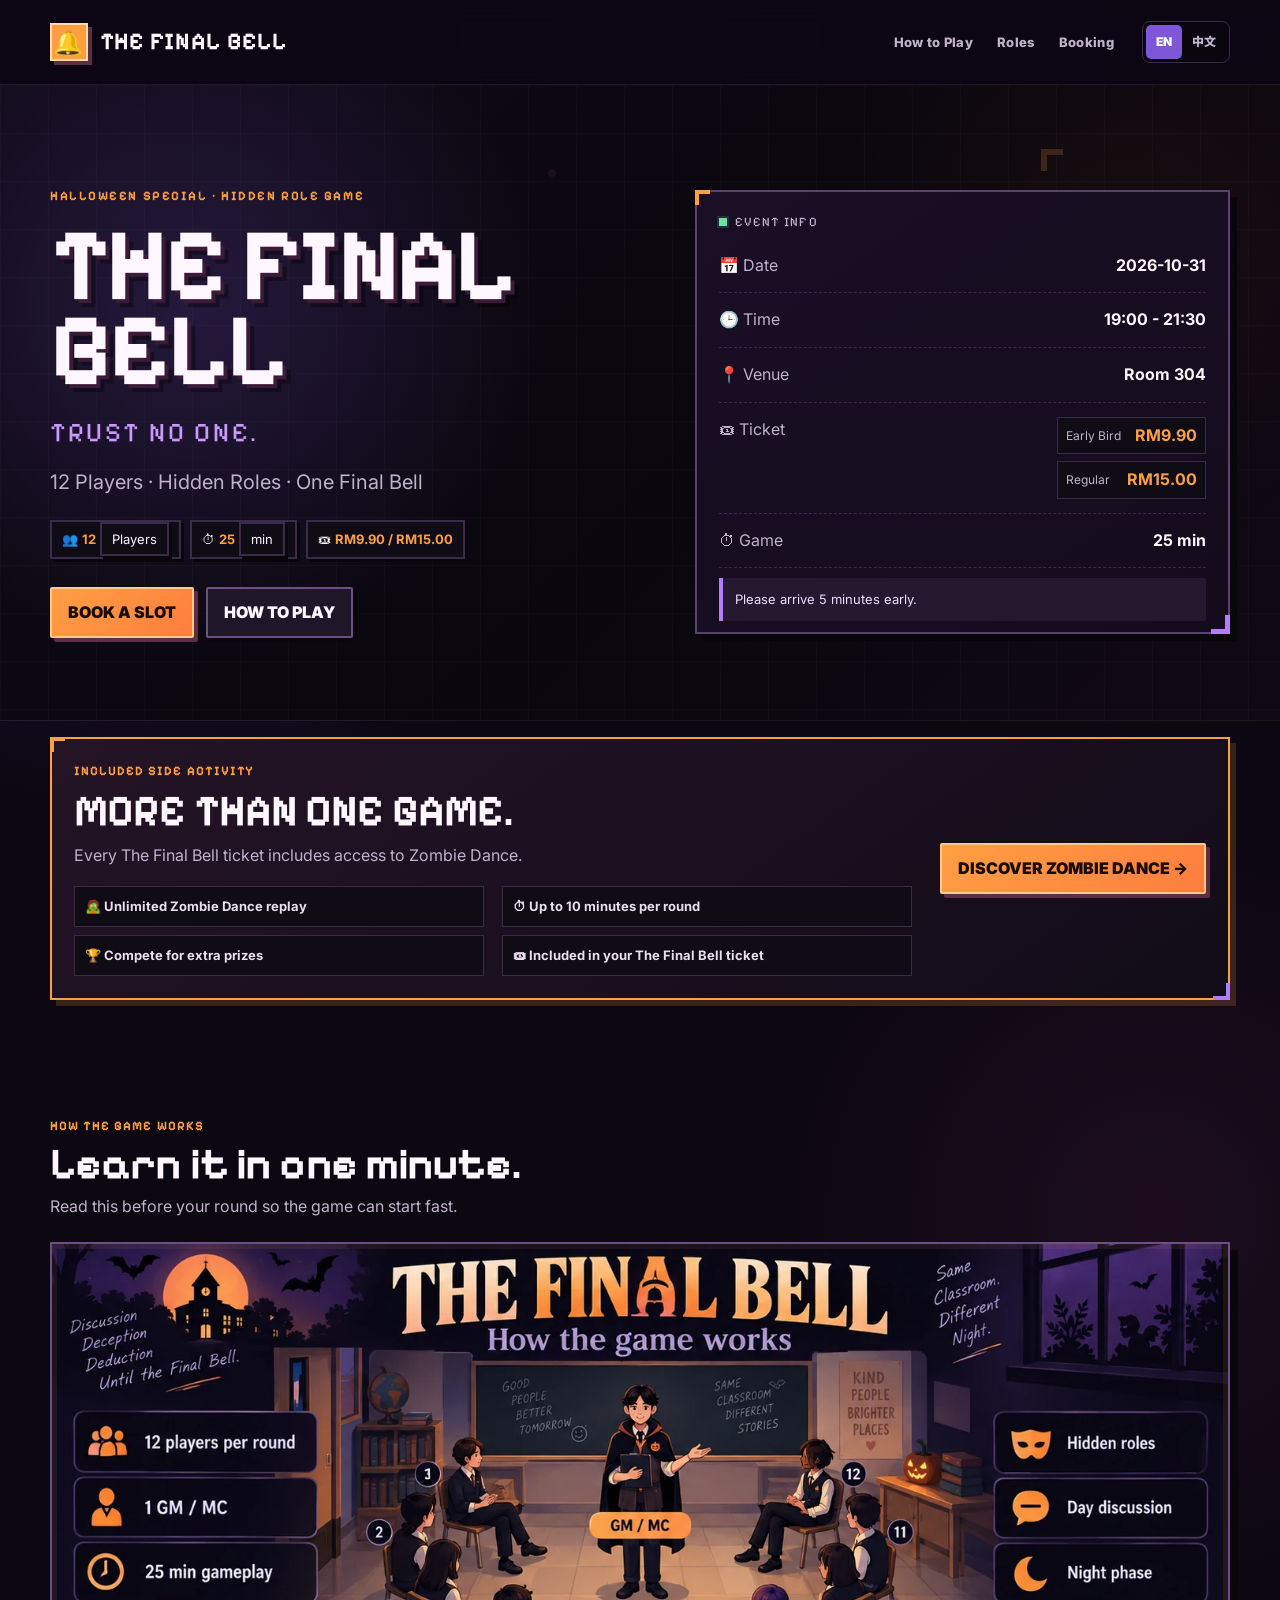
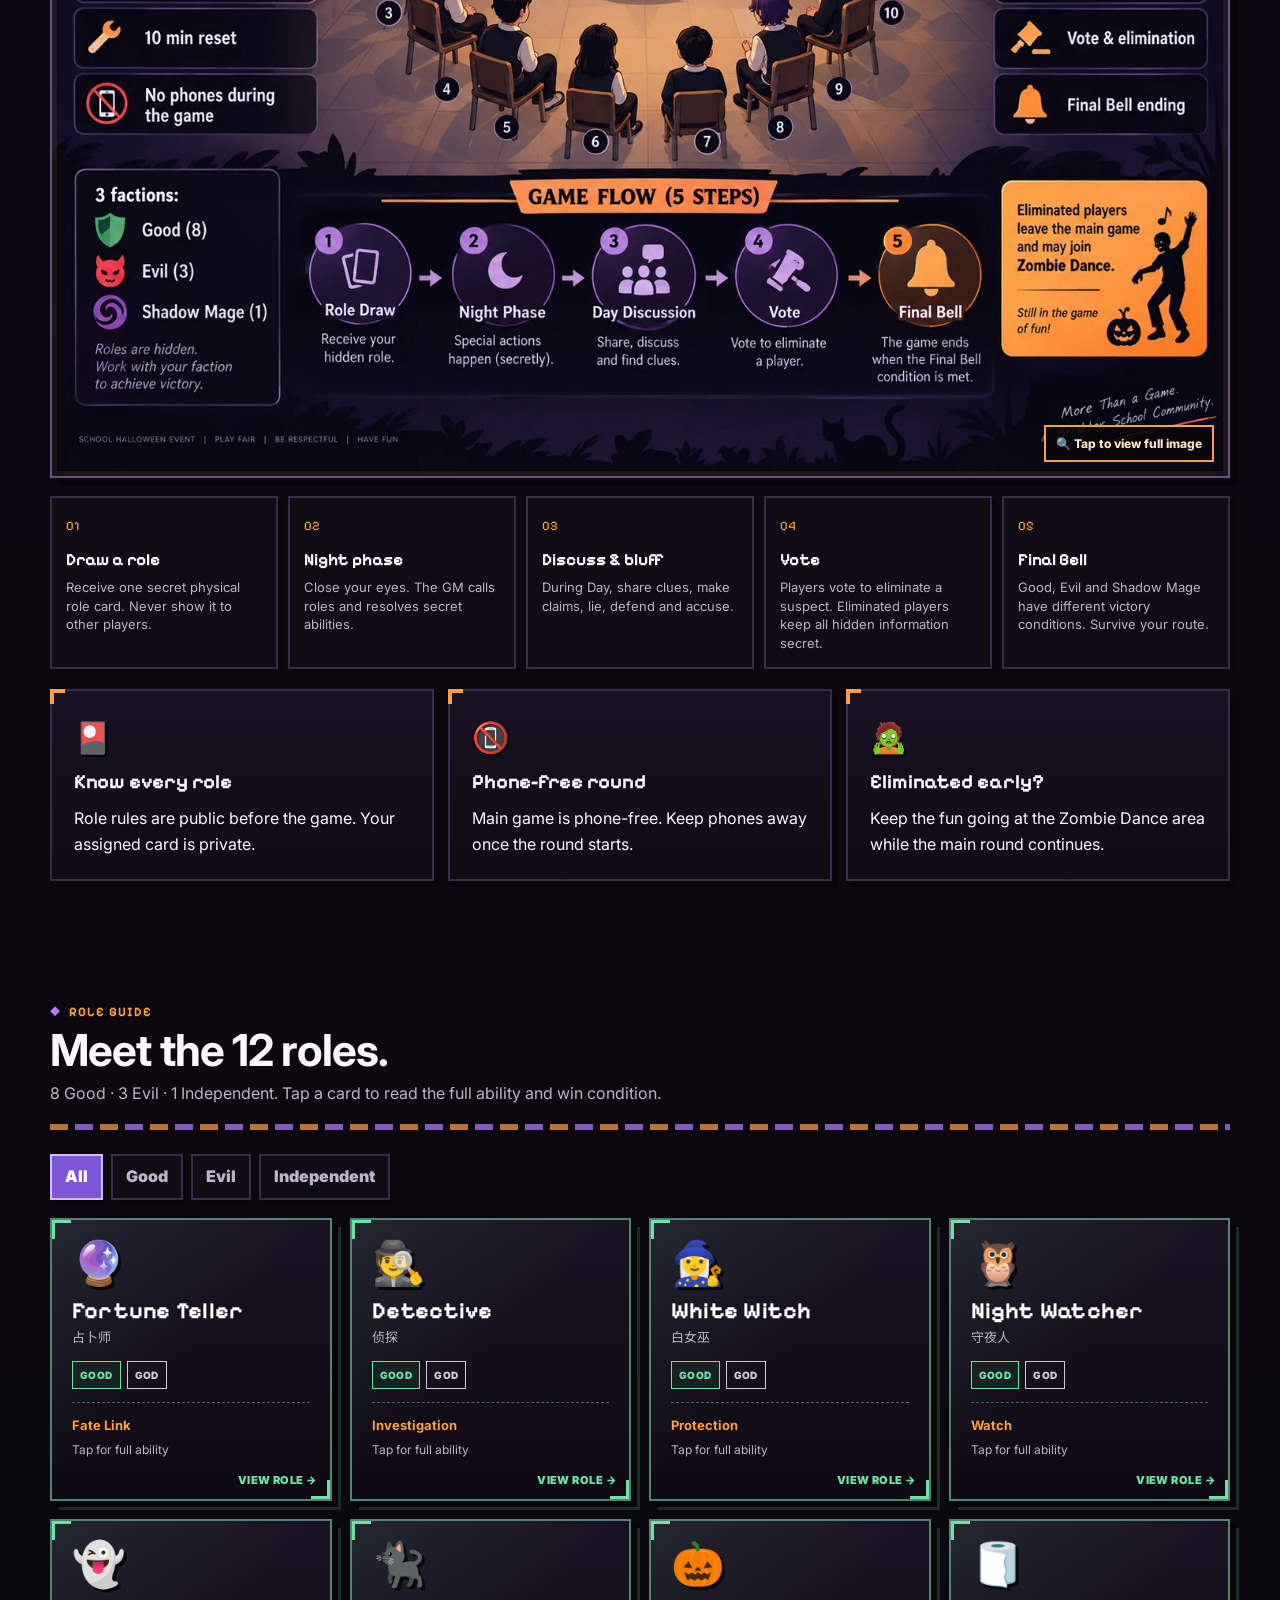
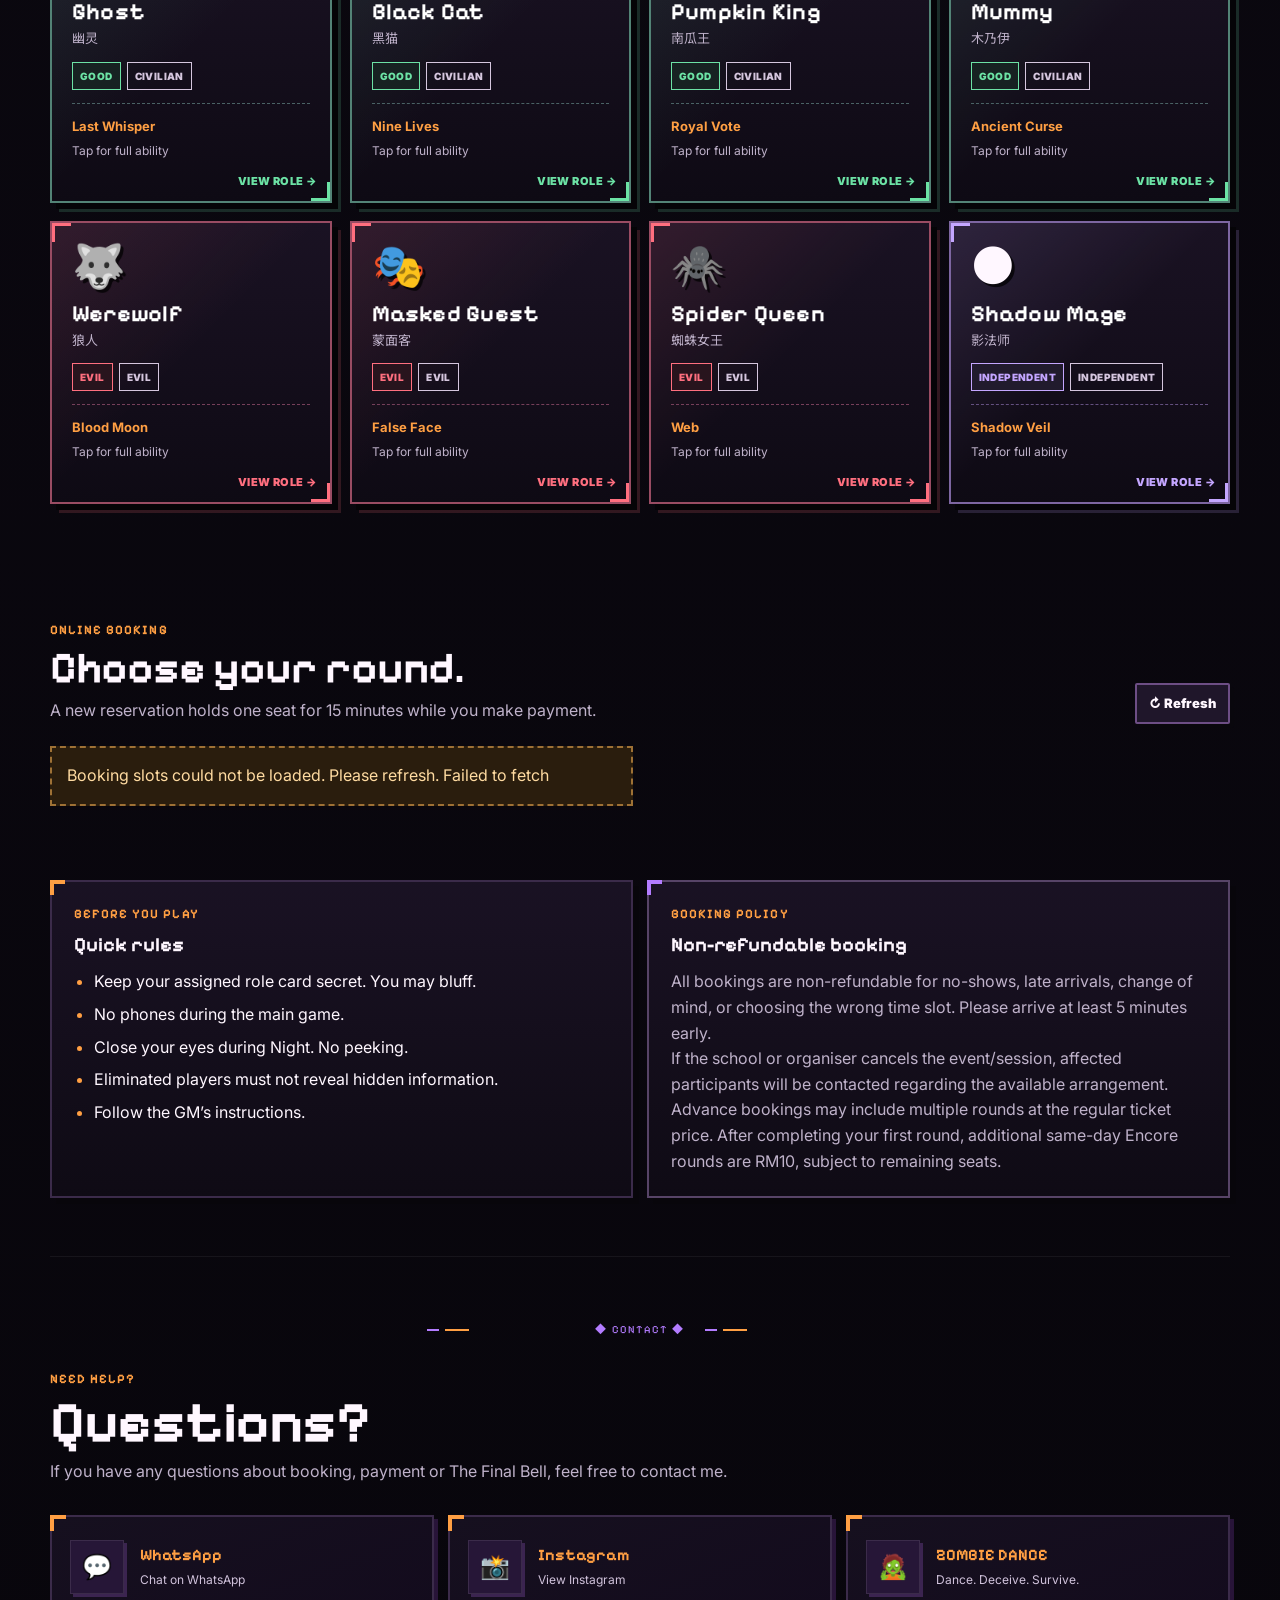
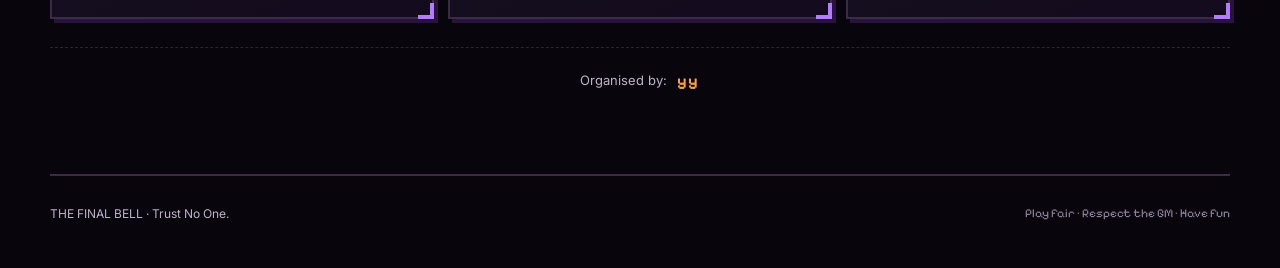
==== commit fab7fe2a: "Update The Final Bell booking" ====
--- a/index.html
+++ b/index.html
@@ -5,7 +5,7 @@
   <meta name="viewport" content="width=device-width,initial-scale=1">
   <meta name="theme-color" content="#0b0810">
   <title>THE FINAL BELL</title>
-  <link rel="stylesheet" href="./styles.css?v=20260920-header-hero">
+  <link rel="stylesheet" href="./styles.css?v=20260927-game-master">
 </head>
 <body>
   <div class="pixel-noise" aria-hidden="true"></div>
@@ -282,6 +282,6 @@
 
   <div id="toast" class="toast hidden"></div>
   <script src="./config.js?v=20260917-booking-toggle"></script>
-  <script src="./app.js?v=20260920-zombie-package"></script>
+  <script src="./app.js?v=20260927-game-master"></script>
 </body>
 </html>
--- a/styles.css
+++ b/styles.css
@@ -76,6 +76,7 @@
 .filters{display:flex;gap:8px;flex-wrap:wrap;margin:10px 0 18px}.chip{border:2px solid var(--line);background:var(--panel3);color:var(--muted);border-radius:0;padding:8px 13px;cursor:pointer;font-weight:900;box-shadow:3px 3px 0 #08060b}.chip:hover{color:var(--text);border-color:var(--purple)}.chip.active{background:var(--purple2);color:#fff;border-color:#d4baff}
 .role-grid{display:grid;grid-template-columns:repeat(4,1fr);gap:14px}.role{appearance:none;text-align:left;color:inherit;padding:18px;background:linear-gradient(180deg,#181120,#100c16);border:2px solid var(--line);box-shadow:5px 5px 0 #070509;cursor:pointer;min-height:194px;position:relative;transition:transform .12s ease,border-color .12s ease,box-shadow .12s ease}.role:hover{transform:translate(-2px,-2px);box-shadow:7px 7px 0 #070509;border-color:var(--purple)}.role.GOOD:hover{border-color:var(--good)}.role.EVIL:hover{border-color:var(--evil)}.role.INDEPENDENT:hover{border-color:var(--shadow)}.role-emoji{font-size:31px;display:block;margin-bottom:11px}.role-name{font-family:var(--display);font-size:20px;line-height:1.05;margin:0}.role-subname{font-size:12px;color:var(--muted);margin-top:4px}.role-meta{display:flex;gap:6px;flex-wrap:wrap;margin-top:13px}.faction,.role-type{font-size:10px;font-weight:900;padding:5px 7px;border:1px solid currentColor;letter-spacing:.04em}.faction.GOOD{color:var(--good)}.faction.EVIL{color:var(--evil)}.faction.INDEPENDENT{color:var(--shadow)}.role-type{color:#d5c6de}.role-ability{margin-top:13px}.role-ability strong{display:block;color:var(--orange);font-size:13px}.role-ability span{font-size:12px;color:var(--muted)}.role-more{position:absolute;right:12px;bottom:10px;font-size:11px;color:var(--purple)}
 .slot-grid{display:grid;grid-template-columns:repeat(2,1fr);gap:14px}.slot{padding:20px;display:flex;align-items:center;justify-content:space-between;gap:18px}.slot h3{font-family:var(--display);font-size:26px;margin:3px 0 6px}.slot .seats{font-weight:900;color:var(--good)}.slot.full{opacity:.62}.slot .price{font-size:13px;color:var(--muted)}.slot-status{display:inline-flex;align-items:center;gap:6px}.slot-status::before{content:"";width:8px;height:8px;background:var(--good);box-shadow:0 0 0 2px rgba(108,226,165,.15)}.slot.full .slot-status::before{background:var(--evil)}
+.slot-gm{display:grid;gap:1px;margin:9px 0 10px;padding-left:10px;border-left:2px solid var(--purple)}.slot-gm span{color:var(--muted);font-size:10px;font-weight:900;letter-spacing:.08em}.slot-gm strong{color:var(--purple);font-family:var(--display);font-size:15px;line-height:1.25;overflow-wrap:anywhere}
 .notice{border:2px dashed var(--line2);padding:15px;color:var(--muted);background:rgba(20,14,28,.65)}.notice.warning{border-color:#9e7135;color:#ffdba1;background:#2a1d0d}.notice.good{border-color:#2e7651;color:#bff5d6;background:#102519}.hidden{display:none!important}.grid.two{display:grid;grid-template-columns:1fr 1fr;gap:14px}.rules{margin:0;padding-left:20px}.rules li{margin:7px 0}.rule-card li::marker{color:var(--orange)}.policy-card{border-color:#574467}.policy-card::before{border-color:var(--purple)}
 footer{display:flex;justify-content:space-between;gap:12px;color:var(--muted);border-top:2px solid var(--line);padding:28px 0 45px;font-size:12px}.footer-note{font-family:var(--display);color:#8d7f99}
 .dialog{border:0;background:transparent;padding:0;width:min(540px,calc(100% - 24px));color:var(--text);overflow:visible}.dialog::backdrop{background:rgba(3,2,5,.86);backdrop-filter:blur(5px)}.dialog-card{position:relative;padding:26px;max-height:88vh;overflow:auto}.close{position:absolute;right:11px;top:8px;width:38px;height:38px;border:2px solid var(--line);background:#130e19;color:var(--muted);font-family:var(--display);font-size:25px;line-height:1;cursor:pointer;z-index:3}.close:hover{color:#fff;border-color:var(--orange);background:#2a1820}.dialog label{display:grid;gap:6px;margin:13px 0;color:var(--muted);font-size:14px}.dialog input,.dialog select,.dialog textarea{width:100%;padding:12px 13px;border:2px solid var(--line);border-radius:0;background:#0e0a13;color:var(--text);font-size:16px;outline:none}.dialog input:focus,.dialog select:focus,.dialog textarea:focus{border-color:var(--purple);box-shadow:0 0 0 2px rgba(179,124,255,.1)}.form-msg{min-height:24px;color:#ffd18e}.booking-ref,.hold,.payment-info>div{display:flex;justify-content:space-between;gap:12px;border-bottom:1px dashed var(--line);padding:12px 0}.payment-qr{text-align:center;margin:18px 0}.payment-qr img{width:min(260px,80%);background:white;padding:10px;border:2px solid #fff;box-shadow:5px 5px 0 #08060b}.payment-info{display:grid;grid-template-columns:1fr 1fr;gap:12px}.payment-info>div{display:grid;border:2px solid var(--line);padding:12px}.payment-info span,.booking-ref span,.hold span{color:var(--muted)}.warning-text{color:#ffd18e;font-size:13px}.status-box{border:2px solid var(--line);padding:16px;margin:18px 0;background:#0f0b15}.toast{position:fixed;right:20px;bottom:20px;background:#251a31;border:2px solid #76598a;padding:13px 16px;z-index:100;box-shadow:4px 4px 0 #08060b}.toast.error{border-color:#a84959}.toast.good{border-color:#3d8b65}
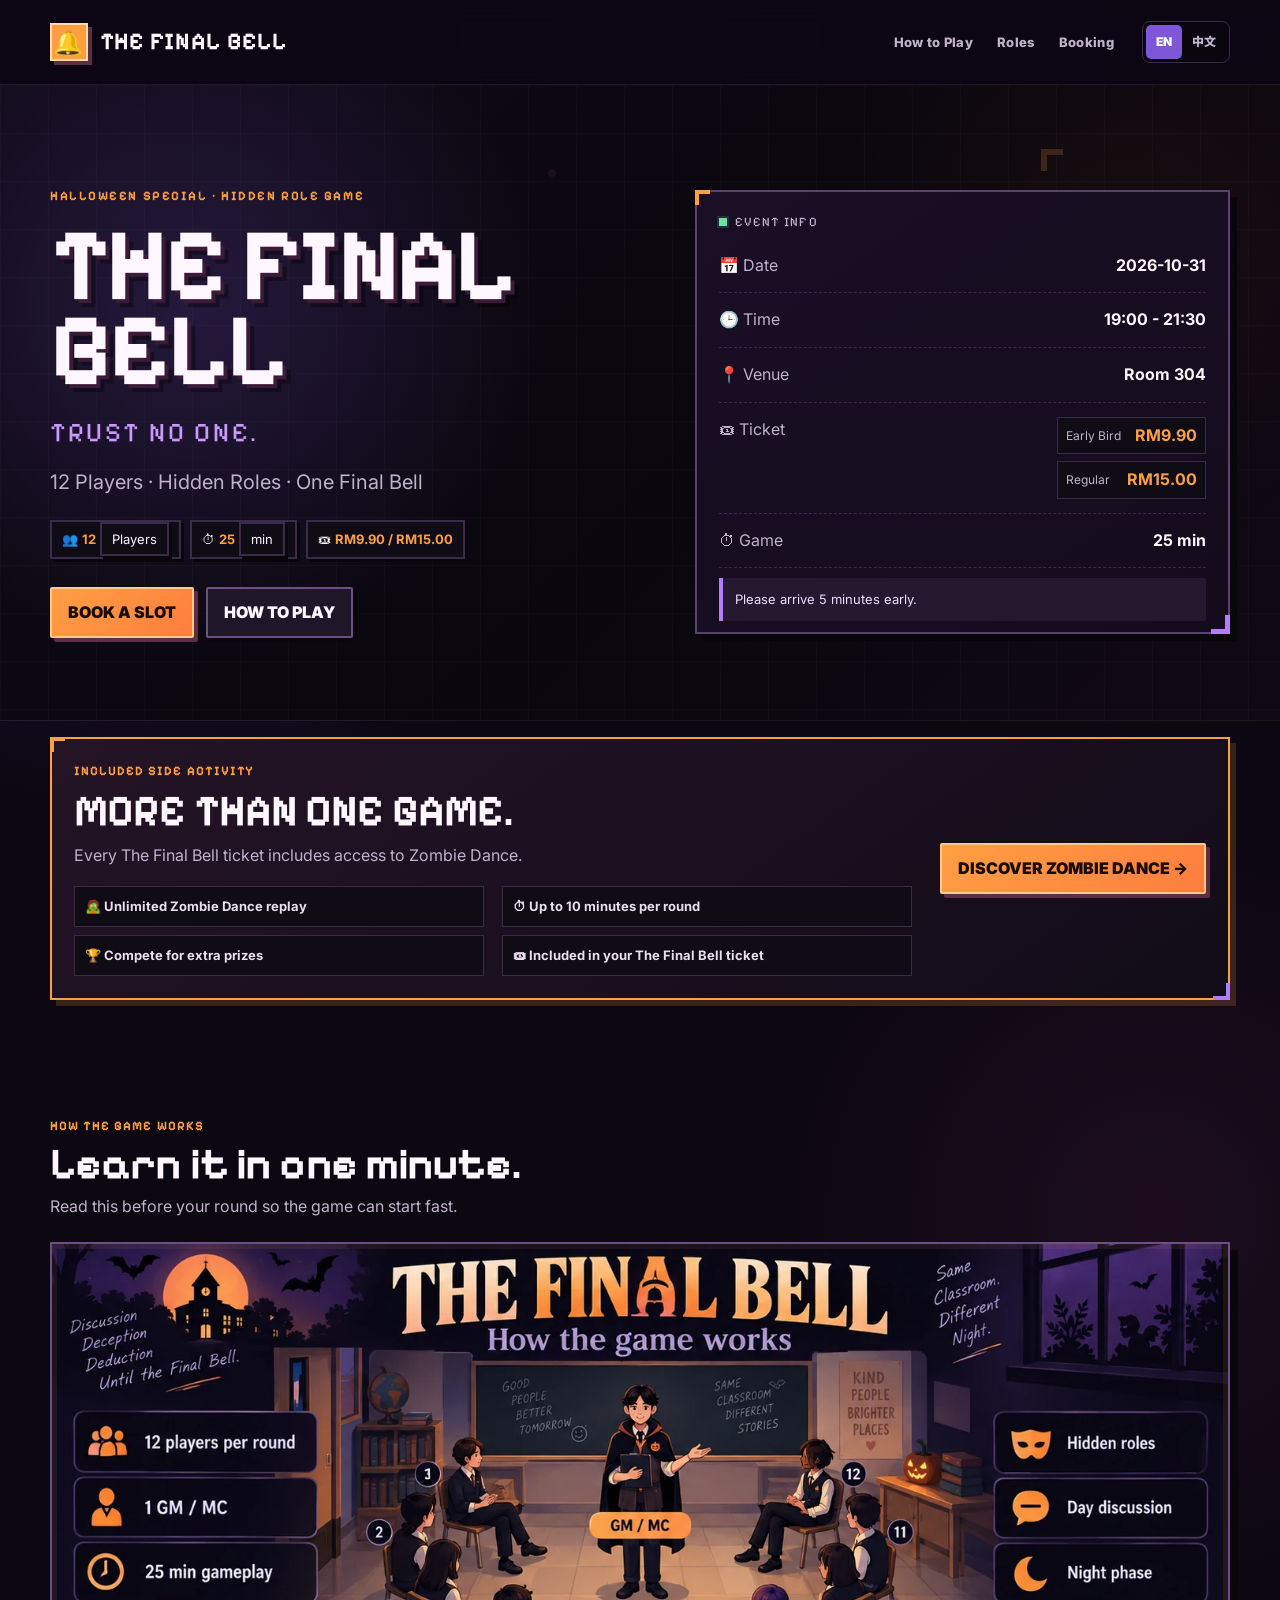
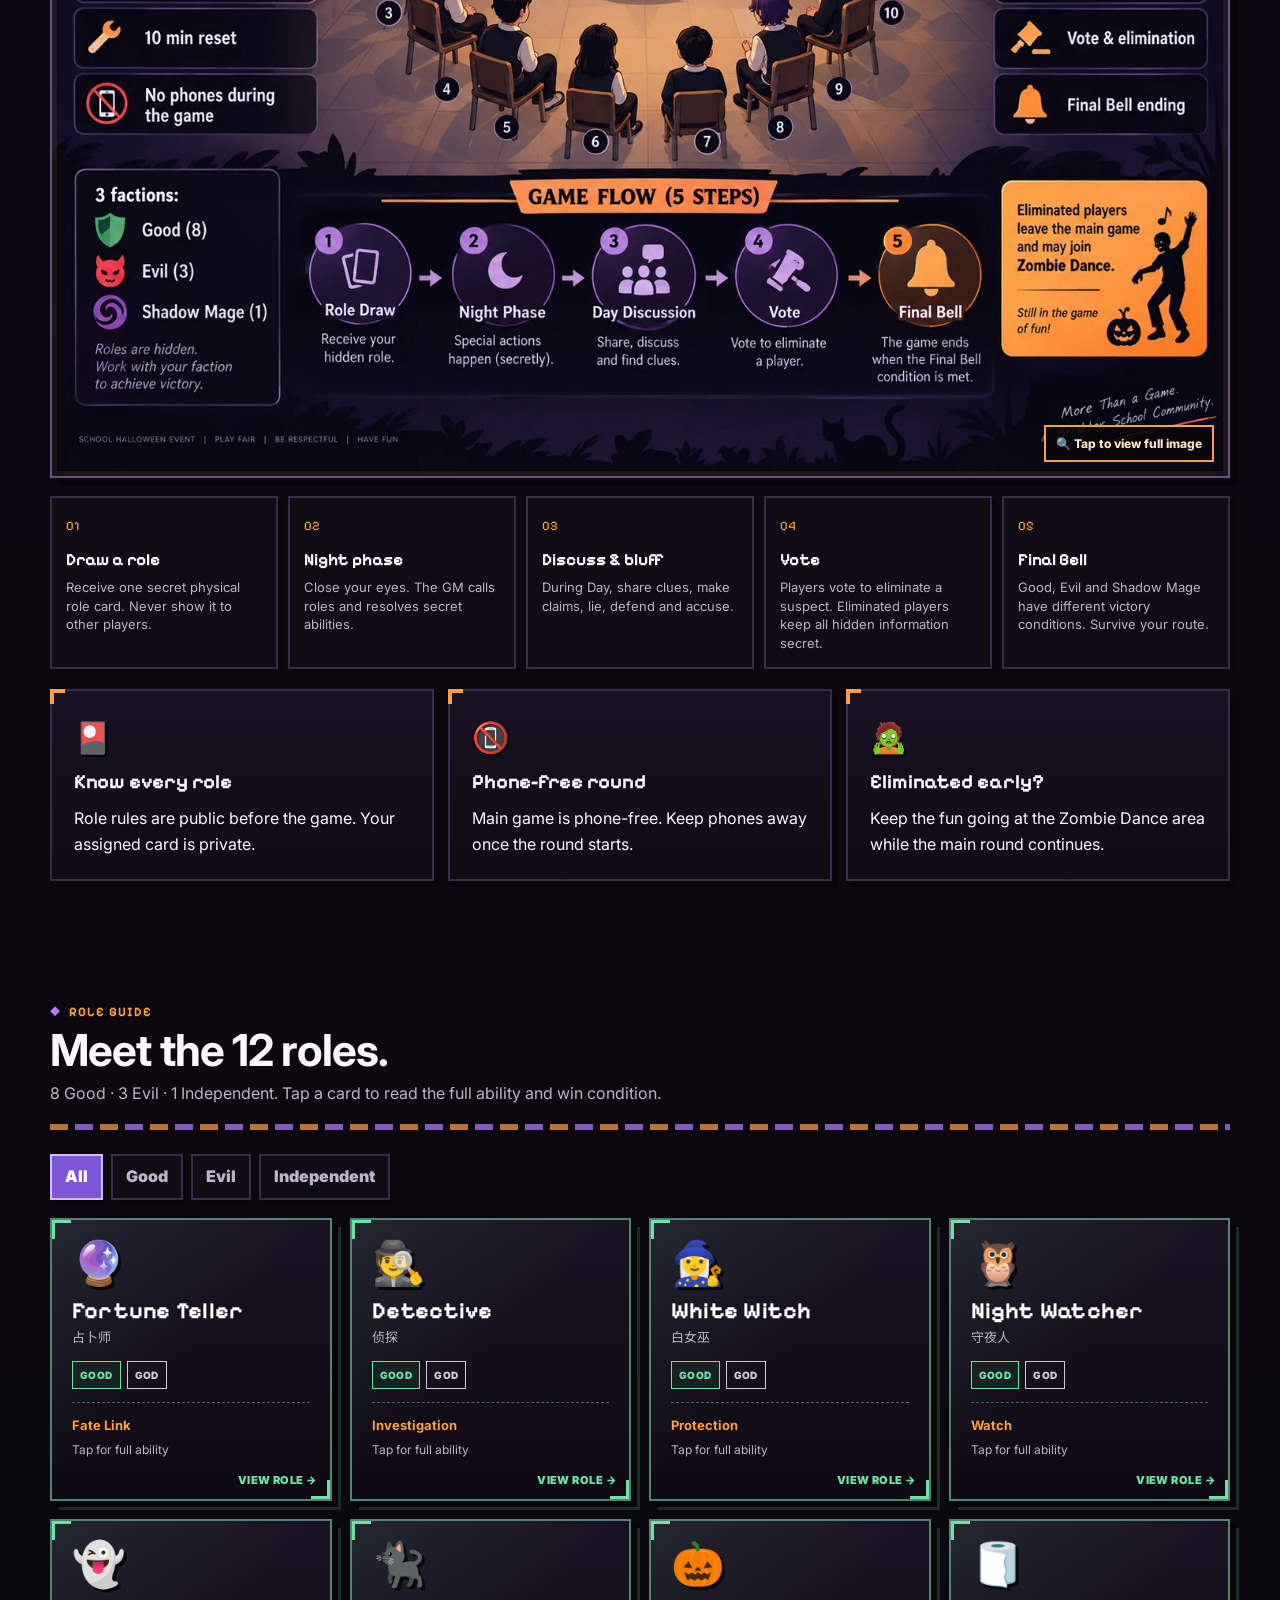
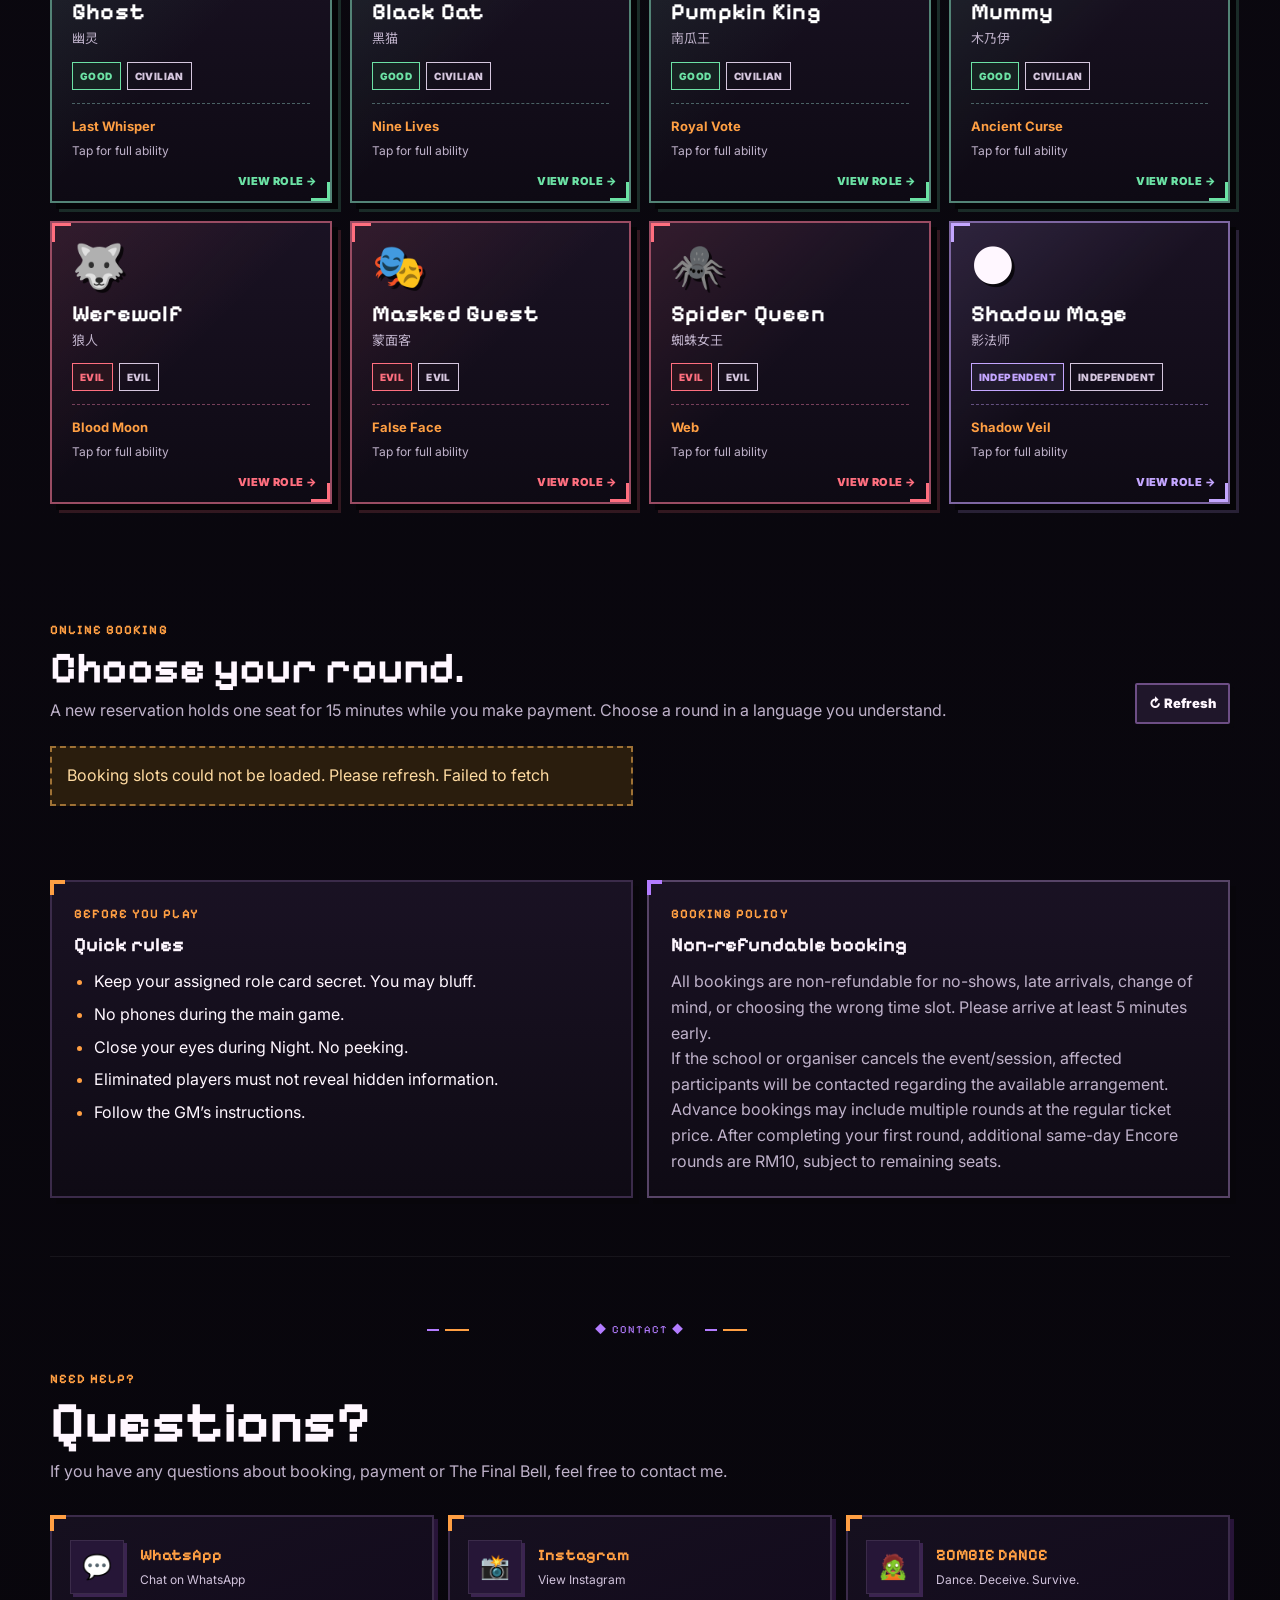
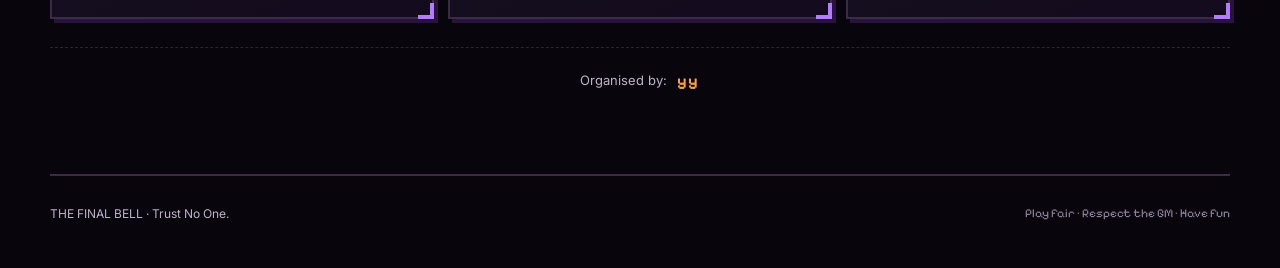
==== commit 62fc62ff: "Show confirmed 2026 Halloween GMs and round languages on booking cards" ====
--- a/index.html
+++ b/index.html
@@ -1,11 +1,20 @@
 <!doctype html>
 <html lang="en">
 <head>
+  <!-- Google tag (gtag.js) -->
+<script async src="https://www.googletagmanager.com/gtag/js?id=G-9XQ6X2JRG8"></script>
+<script>
+  window.dataLayer = window.dataLayer || [];
+  function gtag(){dataLayer.push(arguments);}
+  gtag('js', new Date());
+
+  gtag('config', 'G-9XQ6X2JRG8');
+</script>
   <meta charset="utf-8">
   <meta name="viewport" content="width=device-width,initial-scale=1">
   <meta name="theme-color" content="#0b0810">
   <title>THE FINAL BELL</title>
-  <link rel="stylesheet" href="./styles.css?v=20260927-game-master">
+  <link rel="stylesheet" href="./styles.css?v=20261015-round-gm-language">
 </head>
 <body>
   <div class="pixel-noise" aria-hidden="true"></div>
@@ -282,6 +291,6 @@
 
   <div id="toast" class="toast hidden"></div>
   <script src="./config.js?v=20260917-booking-toggle"></script>
-  <script src="./app.js?v=20260927-game-master"></script>
+  <script src="./app.js?v=20261015-round-gm-language"></script>
 </body>
 </html>
--- a/styles.css
+++ b/styles.css
@@ -76,7 +76,8 @@
 .filters{display:flex;gap:8px;flex-wrap:wrap;margin:10px 0 18px}.chip{border:2px solid var(--line);background:var(--panel3);color:var(--muted);border-radius:0;padding:8px 13px;cursor:pointer;font-weight:900;box-shadow:3px 3px 0 #08060b}.chip:hover{color:var(--text);border-color:var(--purple)}.chip.active{background:var(--purple2);color:#fff;border-color:#d4baff}
 .role-grid{display:grid;grid-template-columns:repeat(4,1fr);gap:14px}.role{appearance:none;text-align:left;color:inherit;padding:18px;background:linear-gradient(180deg,#181120,#100c16);border:2px solid var(--line);box-shadow:5px 5px 0 #070509;cursor:pointer;min-height:194px;position:relative;transition:transform .12s ease,border-color .12s ease,box-shadow .12s ease}.role:hover{transform:translate(-2px,-2px);box-shadow:7px 7px 0 #070509;border-color:var(--purple)}.role.GOOD:hover{border-color:var(--good)}.role.EVIL:hover{border-color:var(--evil)}.role.INDEPENDENT:hover{border-color:var(--shadow)}.role-emoji{font-size:31px;display:block;margin-bottom:11px}.role-name{font-family:var(--display);font-size:20px;line-height:1.05;margin:0}.role-subname{font-size:12px;color:var(--muted);margin-top:4px}.role-meta{display:flex;gap:6px;flex-wrap:wrap;margin-top:13px}.faction,.role-type{font-size:10px;font-weight:900;padding:5px 7px;border:1px solid currentColor;letter-spacing:.04em}.faction.GOOD{color:var(--good)}.faction.EVIL{color:var(--evil)}.faction.INDEPENDENT{color:var(--shadow)}.role-type{color:#d5c6de}.role-ability{margin-top:13px}.role-ability strong{display:block;color:var(--orange);font-size:13px}.role-ability span{font-size:12px;color:var(--muted)}.role-more{position:absolute;right:12px;bottom:10px;font-size:11px;color:var(--purple)}
 .slot-grid{display:grid;grid-template-columns:repeat(2,1fr);gap:14px}.slot{padding:20px;display:flex;align-items:center;justify-content:space-between;gap:18px}.slot h3{font-family:var(--display);font-size:26px;margin:3px 0 6px}.slot .seats{font-weight:900;color:var(--good)}.slot.full{opacity:.62}.slot .price{font-size:13px;color:var(--muted)}.slot-status{display:inline-flex;align-items:center;gap:6px}.slot-status::before{content:"";width:8px;height:8px;background:var(--good);box-shadow:0 0 0 2px rgba(108,226,165,.15)}.slot.full .slot-status::before{background:var(--evil)}
-.slot-gm{display:grid;gap:1px;margin:9px 0 10px;padding-left:10px;border-left:2px solid var(--purple)}.slot-gm span{color:var(--muted);font-size:10px;font-weight:900;letter-spacing:.08em}.slot-gm strong{color:var(--purple);font-family:var(--display);font-size:15px;line-height:1.25;overflow-wrap:anywhere}
+.slot-gm{display:grid;gap:1px;margin:9px 0 10px;padding-left:10px;border-left:2px solid var(--purple)}.slot-gm span{color:var(--muted);font-size:10px;font-weight:900;letter-spacing:.08em}.slot-gm strong{color:var(--purple);font-family:var(--display);font-size:15px;line-height:1.25;overflow-wrap:anywhere}
+.slot-language{display:flex;align-items:center;flex-wrap:wrap;gap:8px;margin:0 0 12px;padding-left:10px;border-left:2px solid var(--orange)}.slot-language span{color:var(--muted);font-size:11px;font-weight:850;letter-spacing:.025em}.slot-language strong{display:inline-flex;align-items:center;padding:3px 9px;color:#ffe5c2;background:rgba(255,159,67,.12);border:1px solid rgba(255,159,67,.45);border-radius:4px;font-size:13px;font-weight:800}
 .notice{border:2px dashed var(--line2);padding:15px;color:var(--muted);background:rgba(20,14,28,.65)}.notice.warning{border-color:#9e7135;color:#ffdba1;background:#2a1d0d}.notice.good{border-color:#2e7651;color:#bff5d6;background:#102519}.hidden{display:none!important}.grid.two{display:grid;grid-template-columns:1fr 1fr;gap:14px}.rules{margin:0;padding-left:20px}.rules li{margin:7px 0}.rule-card li::marker{color:var(--orange)}.policy-card{border-color:#574467}.policy-card::before{border-color:var(--purple)}
 footer{display:flex;justify-content:space-between;gap:12px;color:var(--muted);border-top:2px solid var(--line);padding:28px 0 45px;font-size:12px}.footer-note{font-family:var(--display);color:#8d7f99}
 .dialog{border:0;background:transparent;padding:0;width:min(540px,calc(100% - 24px));color:var(--text);overflow:visible}.dialog::backdrop{background:rgba(3,2,5,.86);backdrop-filter:blur(5px)}.dialog-card{position:relative;padding:26px;max-height:88vh;overflow:auto}.close{position:absolute;right:11px;top:8px;width:38px;height:38px;border:2px solid var(--line);background:#130e19;color:var(--muted);font-family:var(--display);font-size:25px;line-height:1;cursor:pointer;z-index:3}.close:hover{color:#fff;border-color:var(--orange);background:#2a1820}.dialog label{display:grid;gap:6px;margin:13px 0;color:var(--muted);font-size:14px}.dialog input,.dialog select,.dialog textarea{width:100%;padding:12px 13px;border:2px solid var(--line);border-radius:0;background:#0e0a13;color:var(--text);font-size:16px;outline:none}.dialog input:focus,.dialog select:focus,.dialog textarea:focus{border-color:var(--purple);box-shadow:0 0 0 2px rgba(179,124,255,.1)}.form-msg{min-height:24px;color:#ffd18e}.booking-ref,.hold,.payment-info>div{display:flex;justify-content:space-between;gap:12px;border-bottom:1px dashed var(--line);padding:12px 0}.payment-qr{text-align:center;margin:18px 0}.payment-qr img{width:min(260px,80%);background:white;padding:10px;border:2px solid #fff;box-shadow:5px 5px 0 #08060b}.payment-info{display:grid;grid-template-columns:1fr 1fr;gap:12px}.payment-info>div{display:grid;border:2px solid var(--line);padding:12px}.payment-info span,.booking-ref span,.hold span{color:var(--muted)}.warning-text{color:#ffd18e;font-size:13px}.status-box{border:2px solid var(--line);padding:16px;margin:18px 0;background:#0f0b15}.toast{position:fixed;right:20px;bottom:20px;background:#251a31;border:2px solid #76598a;padding:13px 16px;z-index:100;box-shadow:4px 4px 0 #08060b}.toast.error{border-color:#a84959}.toast.good{border-color:#3d8b65}
